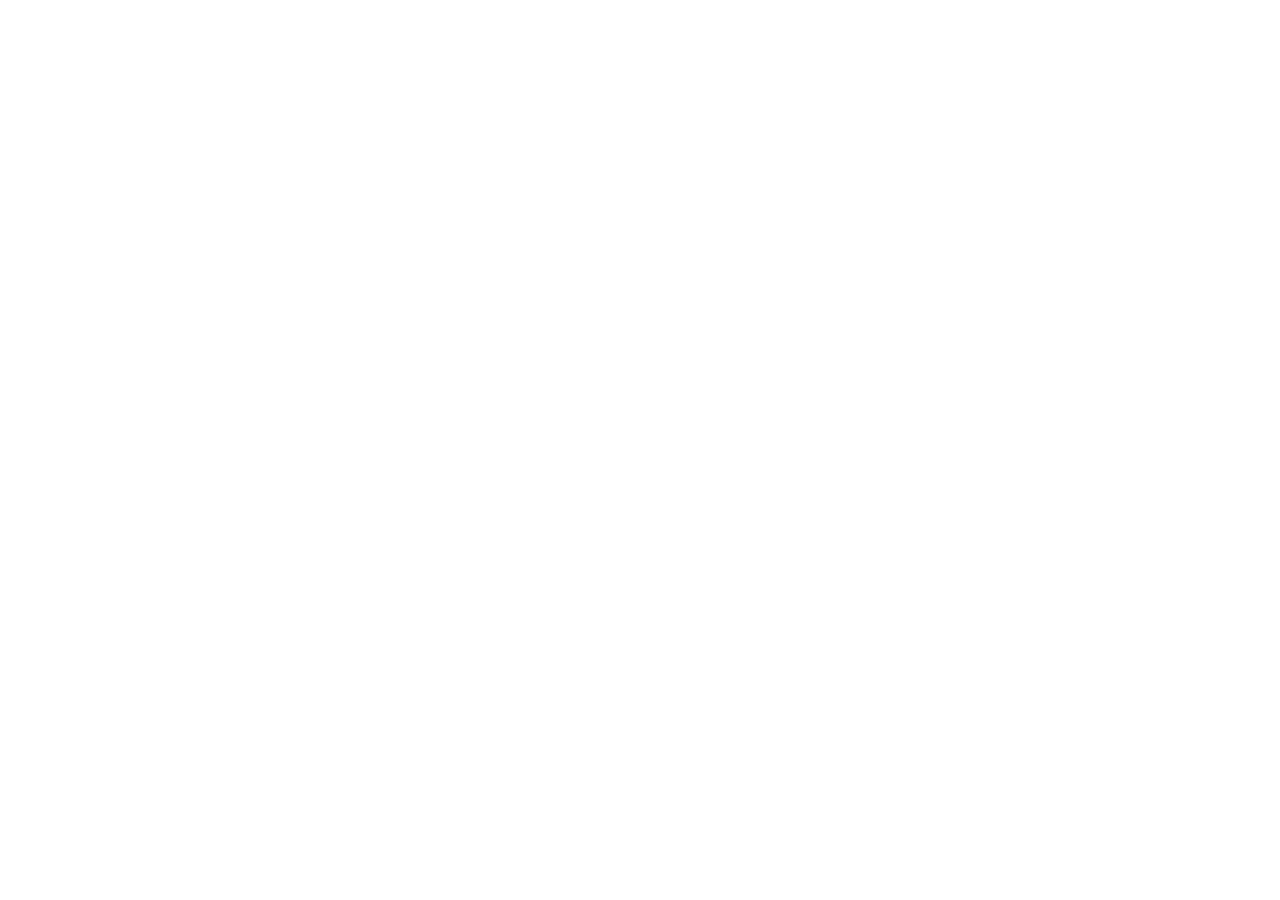
==== index.html @ 464a181b "head config" ====
<!doctype html>
<html lang="ro">
  <head>
    <meta charset="utf-8" />
    <meta name="viewport" content="width=device-width, initial-scale=1" />
    <meta
      name="description"
      content="Sezatoare Ramnicu Valcea este o comunitate de oameni care doresc sa duca mai departe traditia romaneasca prin promovarea iei si a portului popular romanesc."
    />
    <meta
      name="keywords"
      content="sezatoare, ramnicu valcea, traditie, ia, port popular romanesc"
    />
    <meta name="author" content="Sezatoare Ramnicu Valcea" />
    <title>Sezatoare Ramnicu Valcea</title>
    <link rel="preconnect" href="https://fonts.googleapis.com" />
    <link rel="preconnect" href="https://fonts.gstatic.com" crossorigin />
    <link
      href="https://fonts.googleapis.com/css2?family=DM+Sans:wght@400;500;600;700&family=Playfair+Display:ital,wght@0,500;0,600;0,700;1,500&display=swap"
      rel="stylesheet"
    />
    <link rel="stylesheet" href="styles.css" />

    <link rel="icon" href="favicon.ico" />
  </head>
  <body>
    <header class="site-header" id="top"></header>
  </body>
</html>
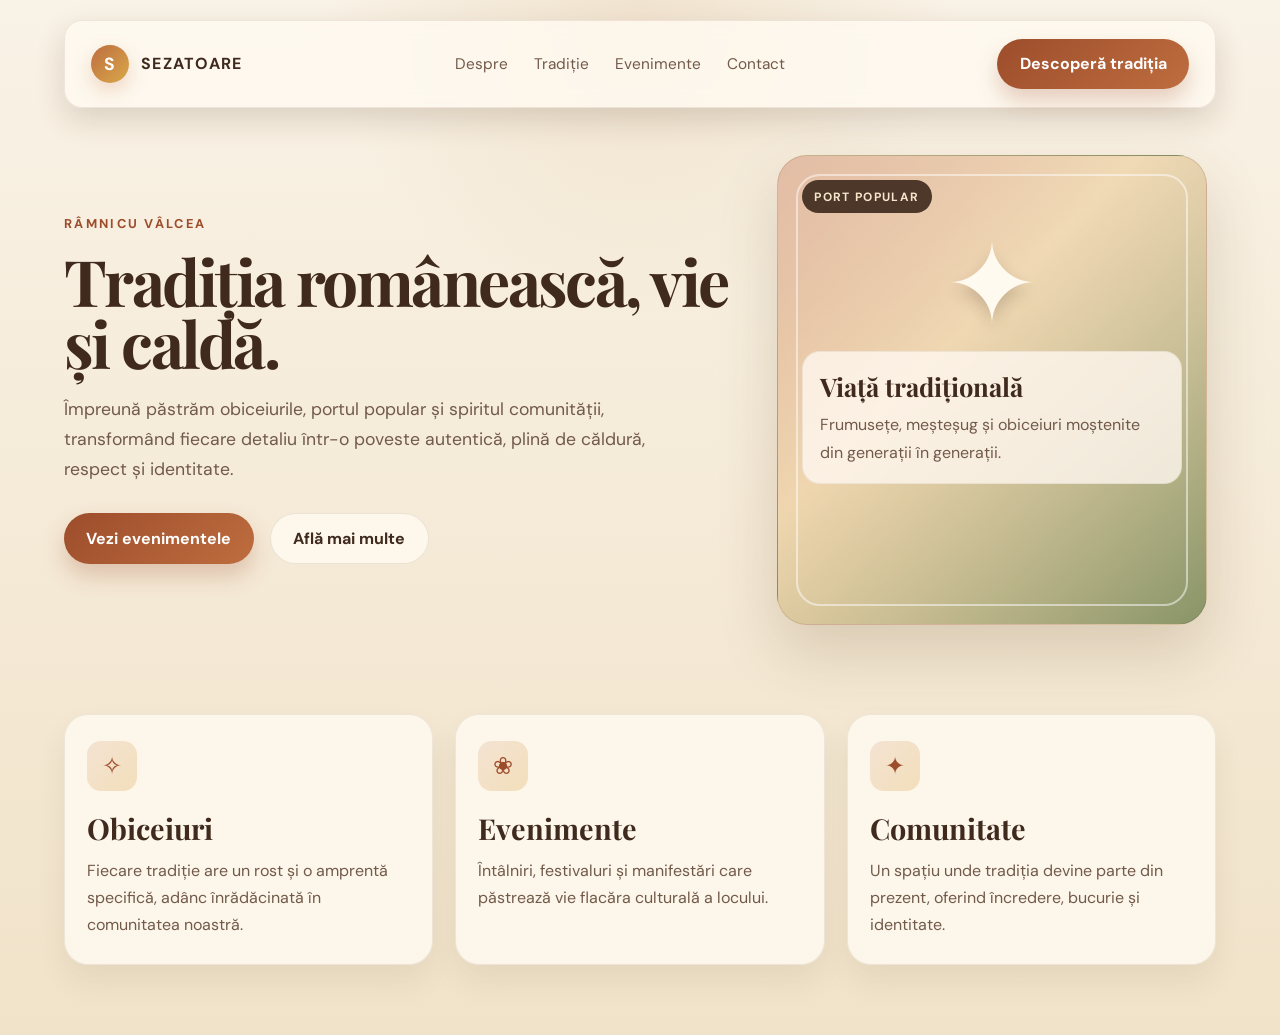
==== commit 007efa64: "style" ====
--- a/index.html
+++ b/index.html
@@ -19,11 +19,87 @@
       href="https://fonts.googleapis.com/css2?family=DM+Sans:wght@400;500;600;700&family=Playfair+Display:ital,wght@0,500;0,600;0,700;1,500&display=swap"
       rel="stylesheet"
     />
+    <link rel="icon" href="favicon.ico" />
     <link rel="stylesheet" href="styles.css" />
-
-    <link rel="icon" href="favicon.ico" />
   </head>
   <body>
-    <header class="site-header" id="top"></header>
+    <header class="site-header" id="top">
+      <nav class="topbar" aria-label="Navigare principală">
+        <div class="brand">
+          <span class="brand-mark">S</span>
+          <span>Sezatoare</span>
+        </div>
+        <div class="nav">
+          <a href="#despre">Despre</a>
+          <a href="#tradicie">Tradiție</a>
+          <a href="#evenimente">Evenimente</a>
+          <a href="#contact">Contact</a>
+        </div>
+        <a class="cta" href="#evenimente">Descoperă tradiția</a>
+      </nav>
+
+      <div class="hero" id="despre">
+        <div class="hero-copy">
+          <p class="eyebrow">Râmnicu Vâlcea</p>
+          <h1>Tradiția românească, vie și caldă.</h1>
+          <p>
+            Împreună păstrăm obiceiurile, portul popular și spiritul
+            comunității, transformând fiecare detaliu într-o poveste autentică,
+            plină de căldură, respect și identitate.
+          </p>
+          <div class="hero-actions">
+            <a class="cta" href="#evenimente">Vezi evenimentele</a>
+            <a class="cta secondary" href="#tradicie">Află mai multe</a>
+          </div>
+        </div>
+
+        <div class="hero-visual" aria-label="Ilustrație tradițională">
+          <div class="panel">
+            <div class="panel-inner">
+              <span class="badge">Port popular</span>
+              <div class="ornament" aria-hidden="true">
+                <div class="symbol">✦</div>
+              </div>
+              <div class="card-meta">
+                <h2>Viață tradițională</h2>
+                <p>
+                  Frumusețe, meșteșug și obiceiuri moștenite din generații în
+                  generații.
+                </p>
+              </div>
+            </div>
+          </div>
+        </div>
+      </div>
+    </header>
+
+    <main class="info-grid" id="tradicie">
+      <article class="info-card">
+        <div class="icon" aria-hidden="true">✧</div>
+        <h3>Obiceiuri</h3>
+        <p>
+          Fiecare tradiție are un rost și o amprentă specifică, adânc
+          înrădăcinată în comunitatea noastră.
+        </p>
+      </article>
+
+      <article class="info-card" id="evenimente">
+        <div class="icon" aria-hidden="true">❀</div>
+        <h3>Evenimente</h3>
+        <p>
+          Întâlniri, festivaluri și manifestări care păstrează vie flacăra
+          culturală a locului.
+        </p>
+      </article>
+
+      <article class="info-card" id="contact">
+        <div class="icon" aria-hidden="true">✦</div>
+        <h3>Comunitate</h3>
+        <p>
+          Un spațiu unde tradiția devine parte din prezent, oferind încredere,
+          bucurie și identitate.
+        </p>
+      </article>
+    </main>
   </body>
 </html>
--- a/styles.css
+++ b/styles.css
@@ -0,0 +1,322 @@
+:root {
+  --bg: #f8f0e3;
+  --bg-soft: #f4e3c7;
+  --panel: #fffaf2;
+  --sand: #d9b88a;
+  --terracotta: #be6d3f;
+  --brick: #9d4d2b;
+  --olive: #6c7d4f;
+  --deep-brown: #3f2a1d;
+  --gold: #d9a94a;
+  --text: #2d2018;
+  --muted: #725a4a;
+  --shadow: rgba(71, 42, 23, 0.16);
+}
+
+* {
+  box-sizing: border-box;
+}
+
+html {
+  scroll-behavior: smooth;
+}
+
+body {
+  margin: 0;
+  font-family: "DM Sans", sans-serif;
+  background:
+    radial-gradient(circle at top, rgba(217, 184, 138, 0.25), transparent 26%),
+    linear-gradient(180deg, #f9f2e6 0%, #f1e3c9 100%);
+  color: var(--text);
+}
+
+a {
+  color: inherit;
+  text-decoration: none;
+}
+
+.site-header {
+  max-width: 1200px;
+  margin: 0 auto;
+  padding: 20px 24px 48px;
+}
+
+.topbar {
+  display: flex;
+  justify-content: space-between;
+  align-items: center;
+  background: rgba(255, 250, 242, 0.8);
+  border: 1px solid rgba(123, 82, 52, 0.12);
+  box-shadow: 0 12px 30px var(--shadow);
+  backdrop-filter: blur(8px);
+  border-radius: 18px;
+  padding: 18px 26px;
+}
+
+.brand {
+  display: flex;
+  align-items: center;
+  gap: 12px;
+  font-weight: 700;
+  letter-spacing: 0.08em;
+  text-transform: uppercase;
+  color: var(--deep-brown);
+}
+
+.brand-mark {
+  width: 38px;
+  height: 38px;
+  border-radius: 50%;
+  display: grid;
+  place-items: center;
+  background: linear-gradient(135deg, var(--terracotta), var(--gold));
+  color: #fff;
+  font-size: 1.1rem;
+  box-shadow: 0 8px 20px rgba(190, 109, 63, 0.25);
+}
+
+.nav {
+  display: flex;
+  align-items: center;
+  gap: 26px;
+  color: var(--muted);
+  font-size: 0.96rem;
+}
+
+.nav a {
+  position: relative;
+}
+
+.nav a::after {
+  content: "";
+  position: absolute;
+  left: 0;
+  bottom: -6px;
+  width: 100%;
+  height: 2px;
+  background: var(--terracotta);
+  transform: scaleX(0);
+  transform-origin: left;
+  transition: transform 0.2s ease;
+}
+
+.nav a:hover::after,
+.nav a:focus-visible::after {
+  transform: scaleX(1);
+}
+
+.cta {
+  display: inline-flex;
+  align-items: center;
+  justify-content: center;
+  padding: 0.9rem 1.4rem;
+  border-radius: 999px;
+  font-weight: 700;
+  background: linear-gradient(135deg, var(--brick), var(--terracotta));
+  color: #fff;
+  box-shadow: 0 12px 22px rgba(157, 77, 43, 0.25);
+}
+
+.hero {
+  display: grid;
+  grid-template-columns: 1.2fr 0.8fr;
+  gap: 30px;
+  align-items: center;
+  padding-top: 42px;
+}
+
+.eyebrow {
+  margin: 0 0 18px;
+  color: var(--brick);
+  font-weight: 700;
+  letter-spacing: 0.18em;
+  text-transform: uppercase;
+  font-size: 0.8rem;
+}
+
+h1 {
+  margin: 0;
+  font-family: "Playfair Display", serif;
+  font-size: clamp(2.8rem, 5vw, 5rem);
+  line-height: 0.96;
+  letter-spacing: -0.04em;
+  color: var(--deep-brown);
+}
+
+.hero-copy p:not(.eyebrow) {
+  font-size: 1.1rem;
+  line-height: 1.7;
+  color: var(--muted);
+  max-width: 620px;
+  margin: 22px 0 28px;
+}
+
+.hero-actions {
+  display: flex;
+  flex-wrap: wrap;
+  gap: 16px;
+}
+
+.secondary {
+  background: rgba(255, 250, 242, 0.8);
+  color: var(--deep-brown);
+  border: 1px solid rgba(111, 77, 49, 0.12);
+  box-shadow: none;
+}
+
+.hero-visual {
+  position: relative;
+  min-height: 480px;
+  display: grid;
+  place-items: center;
+}
+
+.panel {
+  width: min(100%, 430px);
+  min-height: 470px;
+  background:
+    linear-gradient(
+      145deg,
+      rgba(255, 255, 255, 0.5),
+      rgba(255, 255, 255, 0.08)
+    ),
+    linear-gradient(135deg, #c77b4d, #e8c48c 40%, #7d8b5a 100%);
+  border-radius: 30px;
+  box-shadow: 0 28px 60px rgba(92, 60, 30, 0.18);
+  padding: 24px;
+  position: relative;
+  overflow: hidden;
+  border: 1px solid rgba(90, 62, 34, 0.15);
+}
+
+.panel::before {
+  content: "";
+  position: absolute;
+  inset: 18px;
+  border: 2px solid rgba(255, 255, 255, 0.5);
+  border-radius: 24px;
+}
+
+.panel-inner {
+  position: relative;
+  z-index: 1;
+  height: 100%;
+  display: flex;
+  flex-direction: column;
+  justify-content: space-between;
+}
+
+.badge {
+  align-self: flex-start;
+  background: rgba(60, 41, 28, 0.9);
+  color: #f6e4cb;
+  padding: 0.55rem 0.8rem;
+  border-radius: 999px;
+  font-size: 0.75rem;
+  letter-spacing: 0.11em;
+  text-transform: uppercase;
+  font-weight: 700;
+}
+
+.ornament {
+  display: grid;
+  place-items: center;
+  flex: 1;
+  margin: 8px 0 18px;
+  color: #fffaf0;
+}
+
+.ornament .symbol {
+  font-family: "Playfair Display", serif;
+  font-size: clamp(5rem, 10vw, 7rem);
+  line-height: 1;
+  text-shadow: 0 8px 16px rgba(40, 23, 12, 0.2);
+}
+
+.card-meta {
+  background: rgba(255, 248, 240, 0.8);
+  border-radius: 18px;
+  padding: 18px;
+  color: var(--deep-brown);
+  box-shadow: inset 0 0 0 1px rgba(88, 61, 44, 0.08);
+}
+
+.card-meta h2 {
+  margin: 0 0 8px;
+  font-family: "Playfair Display", serif;
+  font-size: clamp(1.5rem, 2vw, 2rem);
+}
+
+.card-meta p {
+  margin: 0;
+  line-height: 1.7;
+  color: var(--muted);
+}
+
+.info-grid {
+  max-width: 1200px;
+  margin: 36px auto 0;
+  padding: 0 24px 70px;
+  display: grid;
+  grid-template-columns: repeat(3, minmax(0, 1fr));
+  gap: 22px;
+}
+
+.info-card {
+  background: rgba(255, 250, 242, 0.8);
+  border: 1px solid rgba(123, 82, 52, 0.1);
+  border-radius: 24px;
+  padding: 26px 22px;
+  box-shadow: 0 16px 30px rgba(80, 49, 31, 0.08);
+}
+
+.info-card .icon {
+  width: 50px;
+  height: 50px;
+  border-radius: 14px;
+  display: grid;
+  place-items: center;
+  margin-bottom: 18px;
+  background: linear-gradient(
+    135deg,
+    rgba(190, 109, 63, 0.14),
+    rgba(217, 169, 74, 0.3)
+  );
+  color: var(--brick);
+  font-size: 1.5rem;
+}
+
+.info-card h3 {
+  margin: 0 0 10px;
+  font-family: "Playfair Display", serif;
+  font-size: 1.8rem;
+  color: var(--deep-brown);
+}
+
+.info-card p {
+  margin: 0;
+  color: var(--muted);
+  line-height: 1.7;
+}
+
+@media (max-width: 820px) {
+  .topbar {
+    flex-wrap: wrap;
+    gap: 16px;
+    justify-content: center;
+  }
+
+  .nav {
+    width: 100%;
+    justify-content: center;
+    flex-wrap: wrap;
+  }
+
+  .hero {
+    grid-template-columns: 1fr;
+  }
+
+  .info-grid {
+    grid-template-columns: 1fr;
+  }
+}
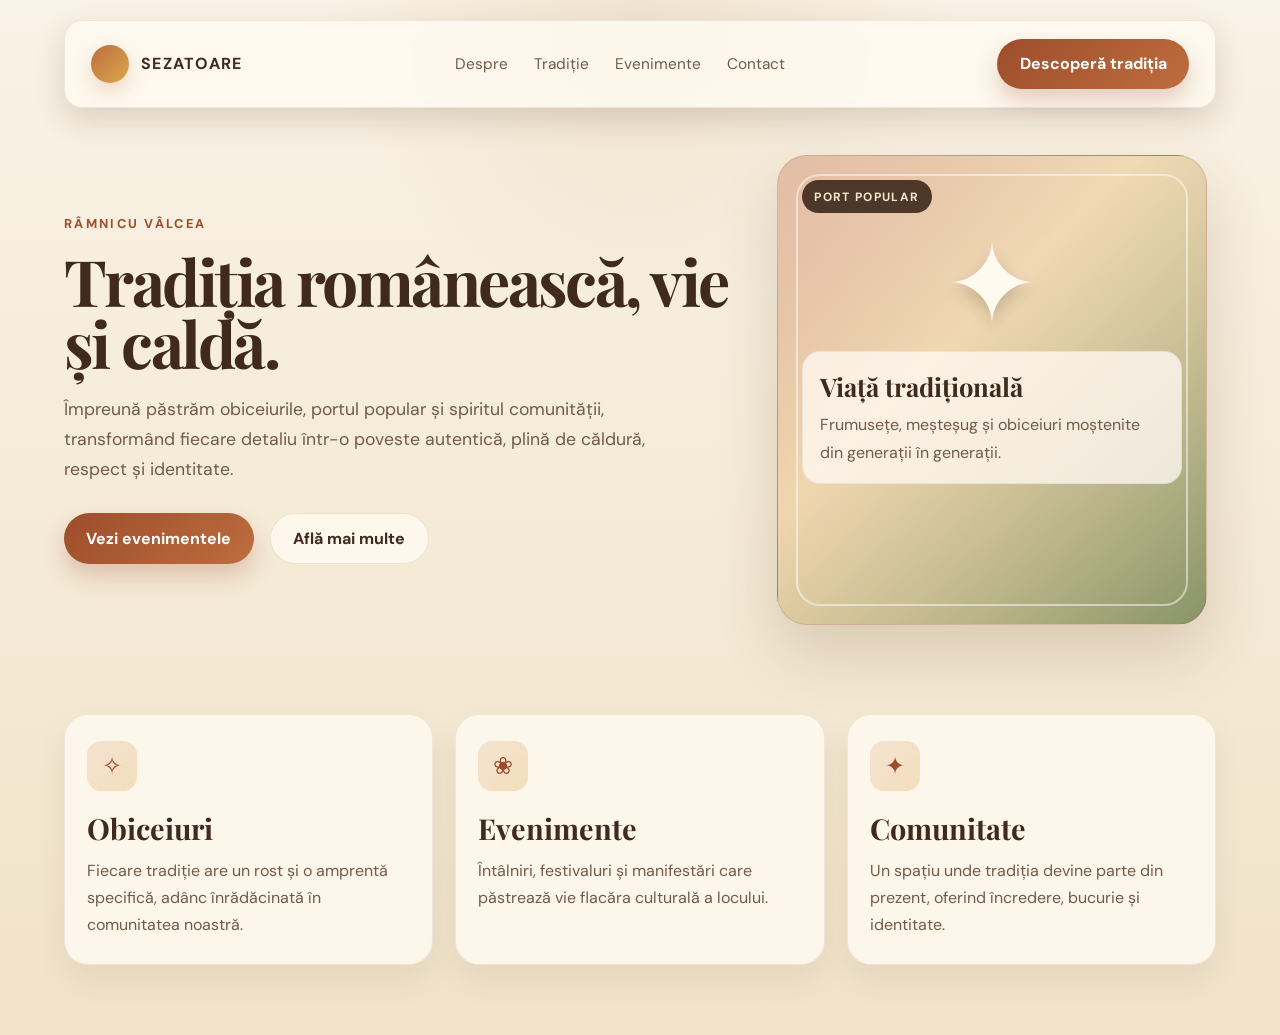
==== commit 851443ba: ".." ====
--- a/index.html
+++ b/index.html
@@ -26,7 +26,9 @@
     <header class="site-header" id="top">
       <nav class="topbar" aria-label="Navigare principală">
         <div class="brand">
-          <span class="brand-mark">S</span>
+          <a href="index.html"
+            ><span class="brand-mark"><img src="" alt="" /></span
+          ></a>
           <span>Sezatoare</span>
         </div>
         <div class="nav">
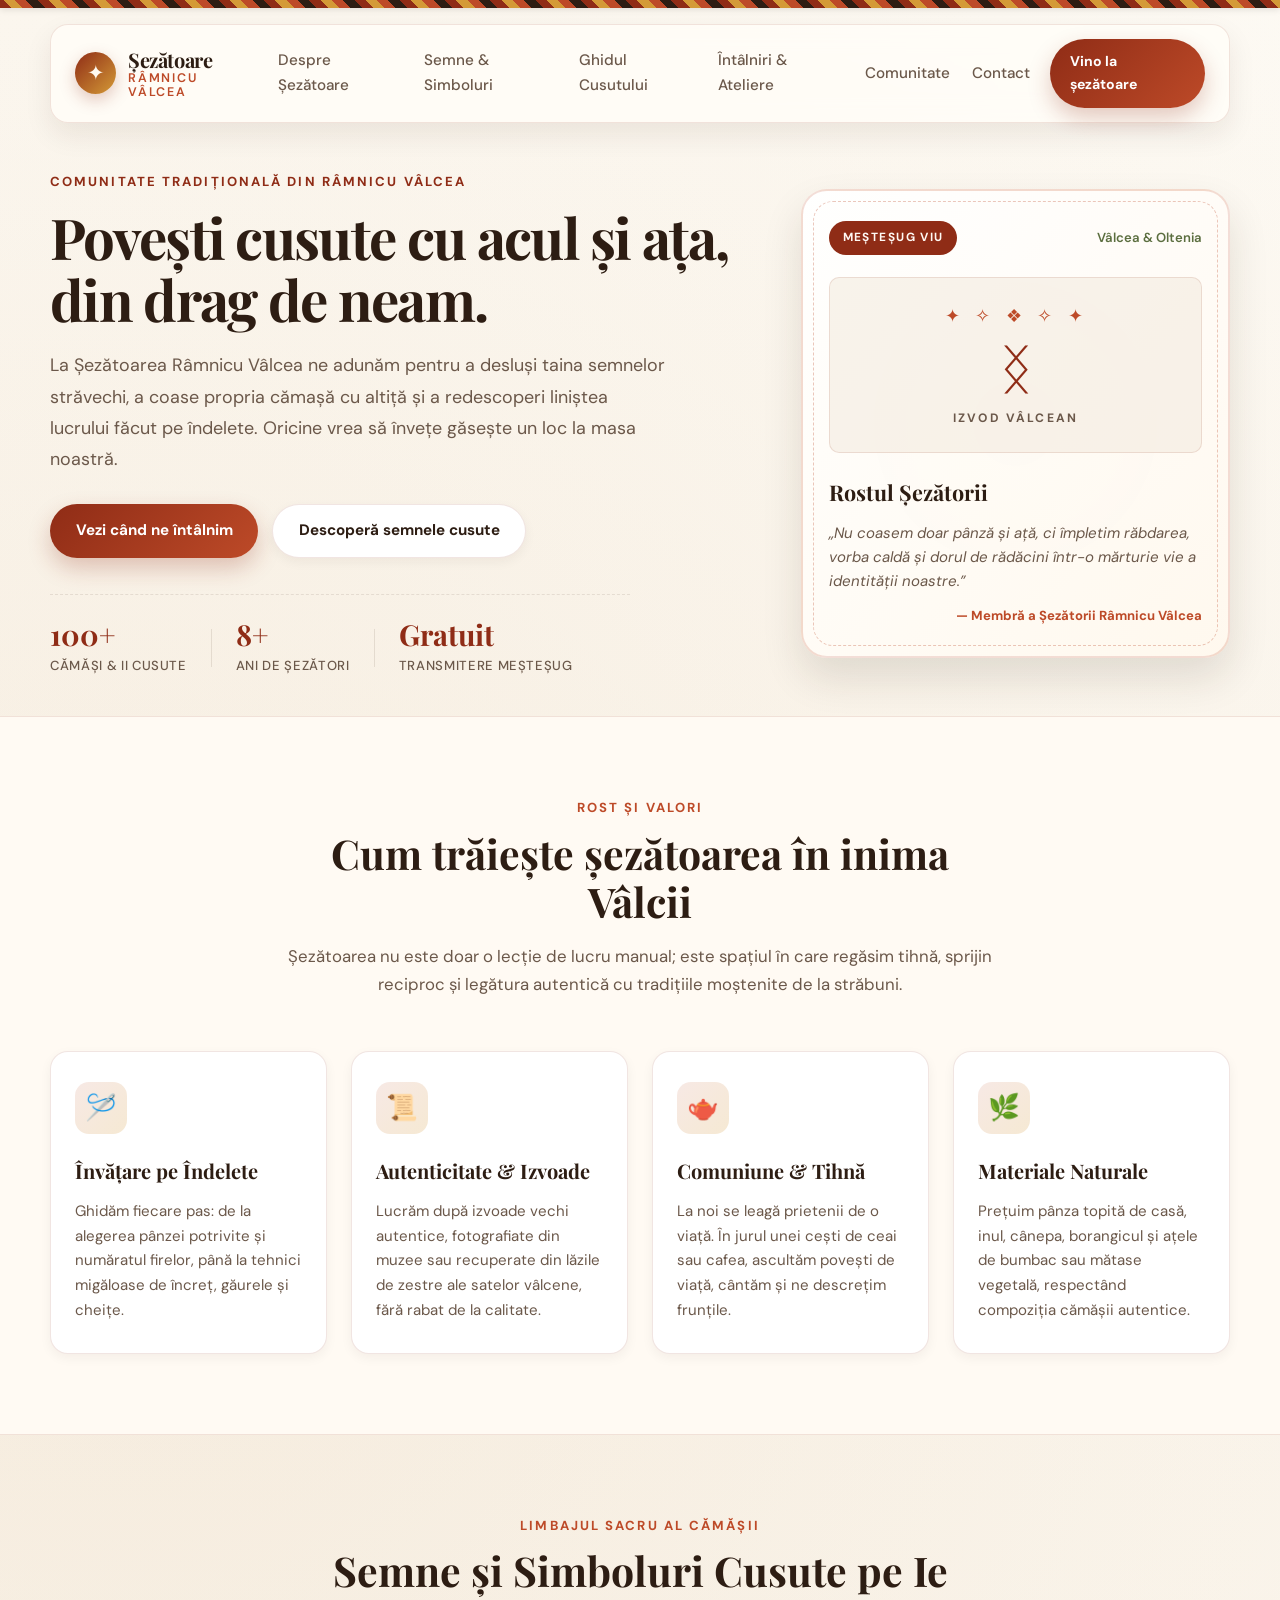
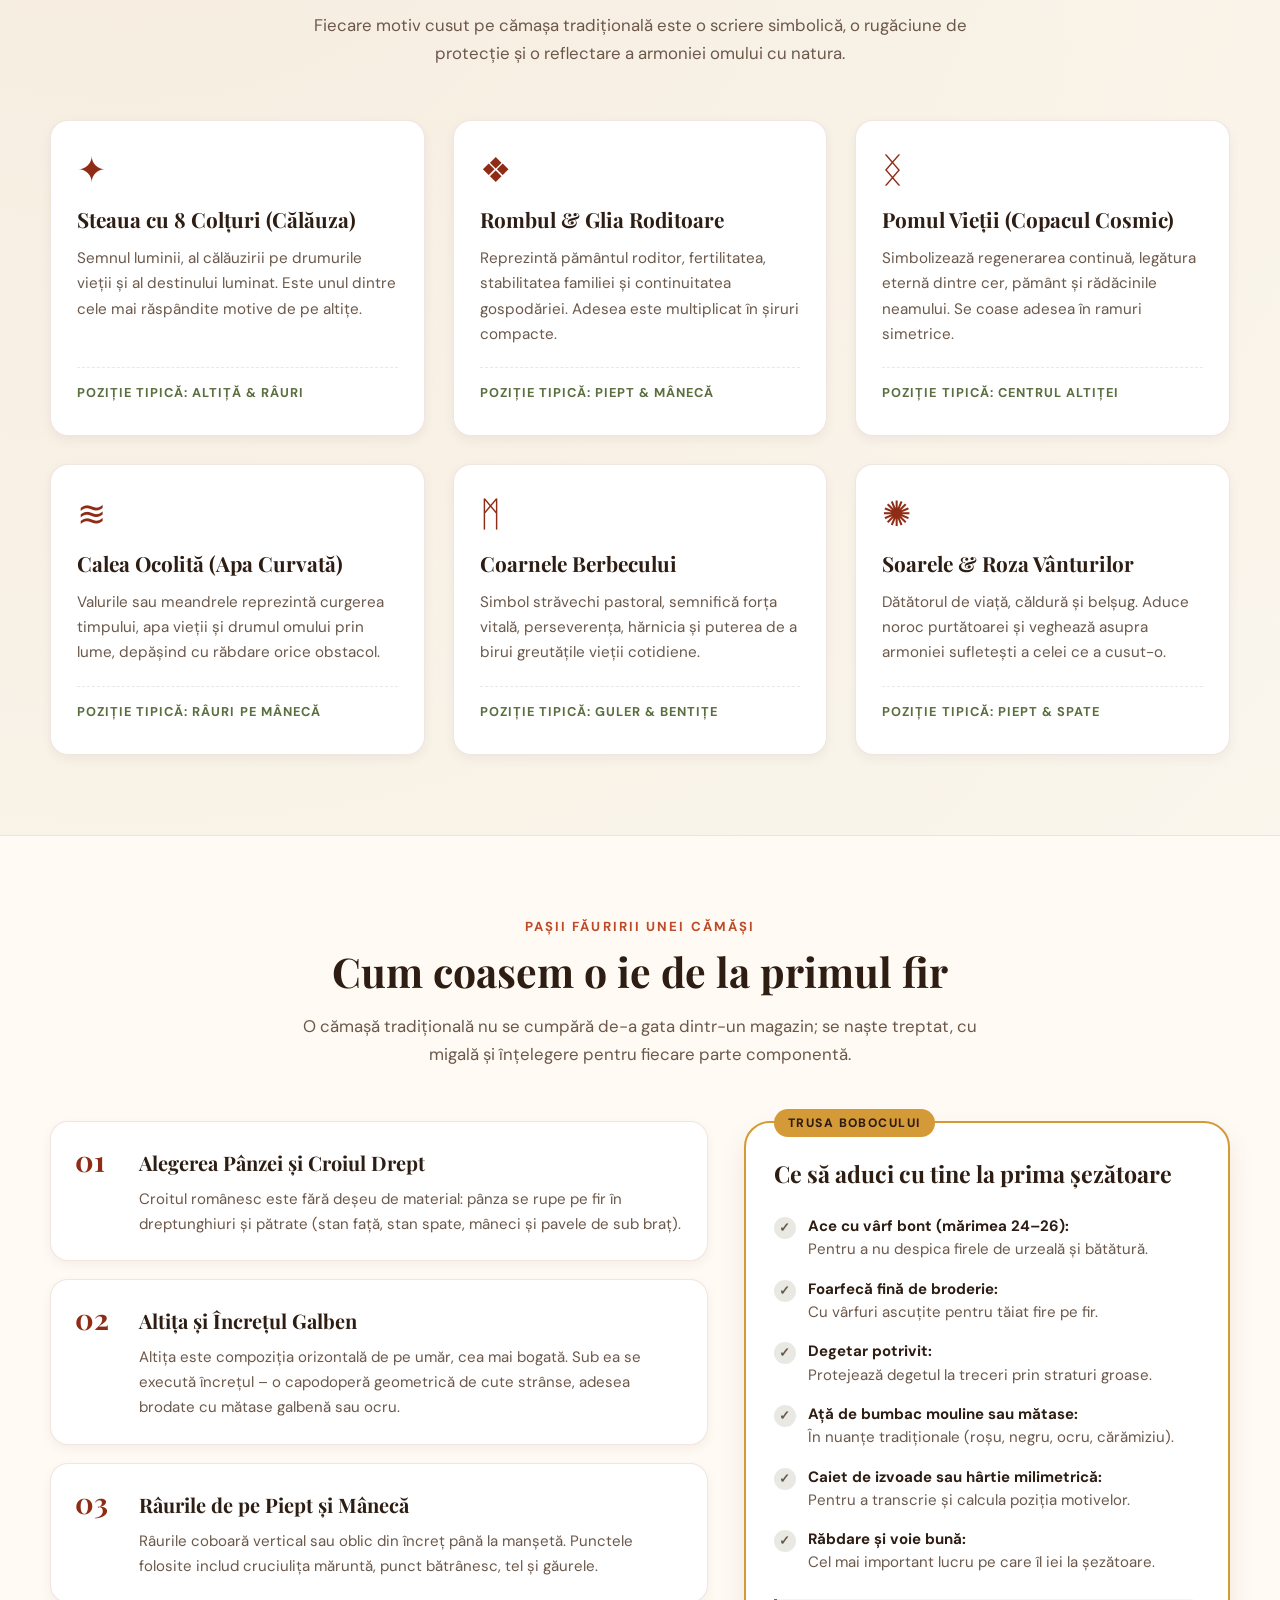
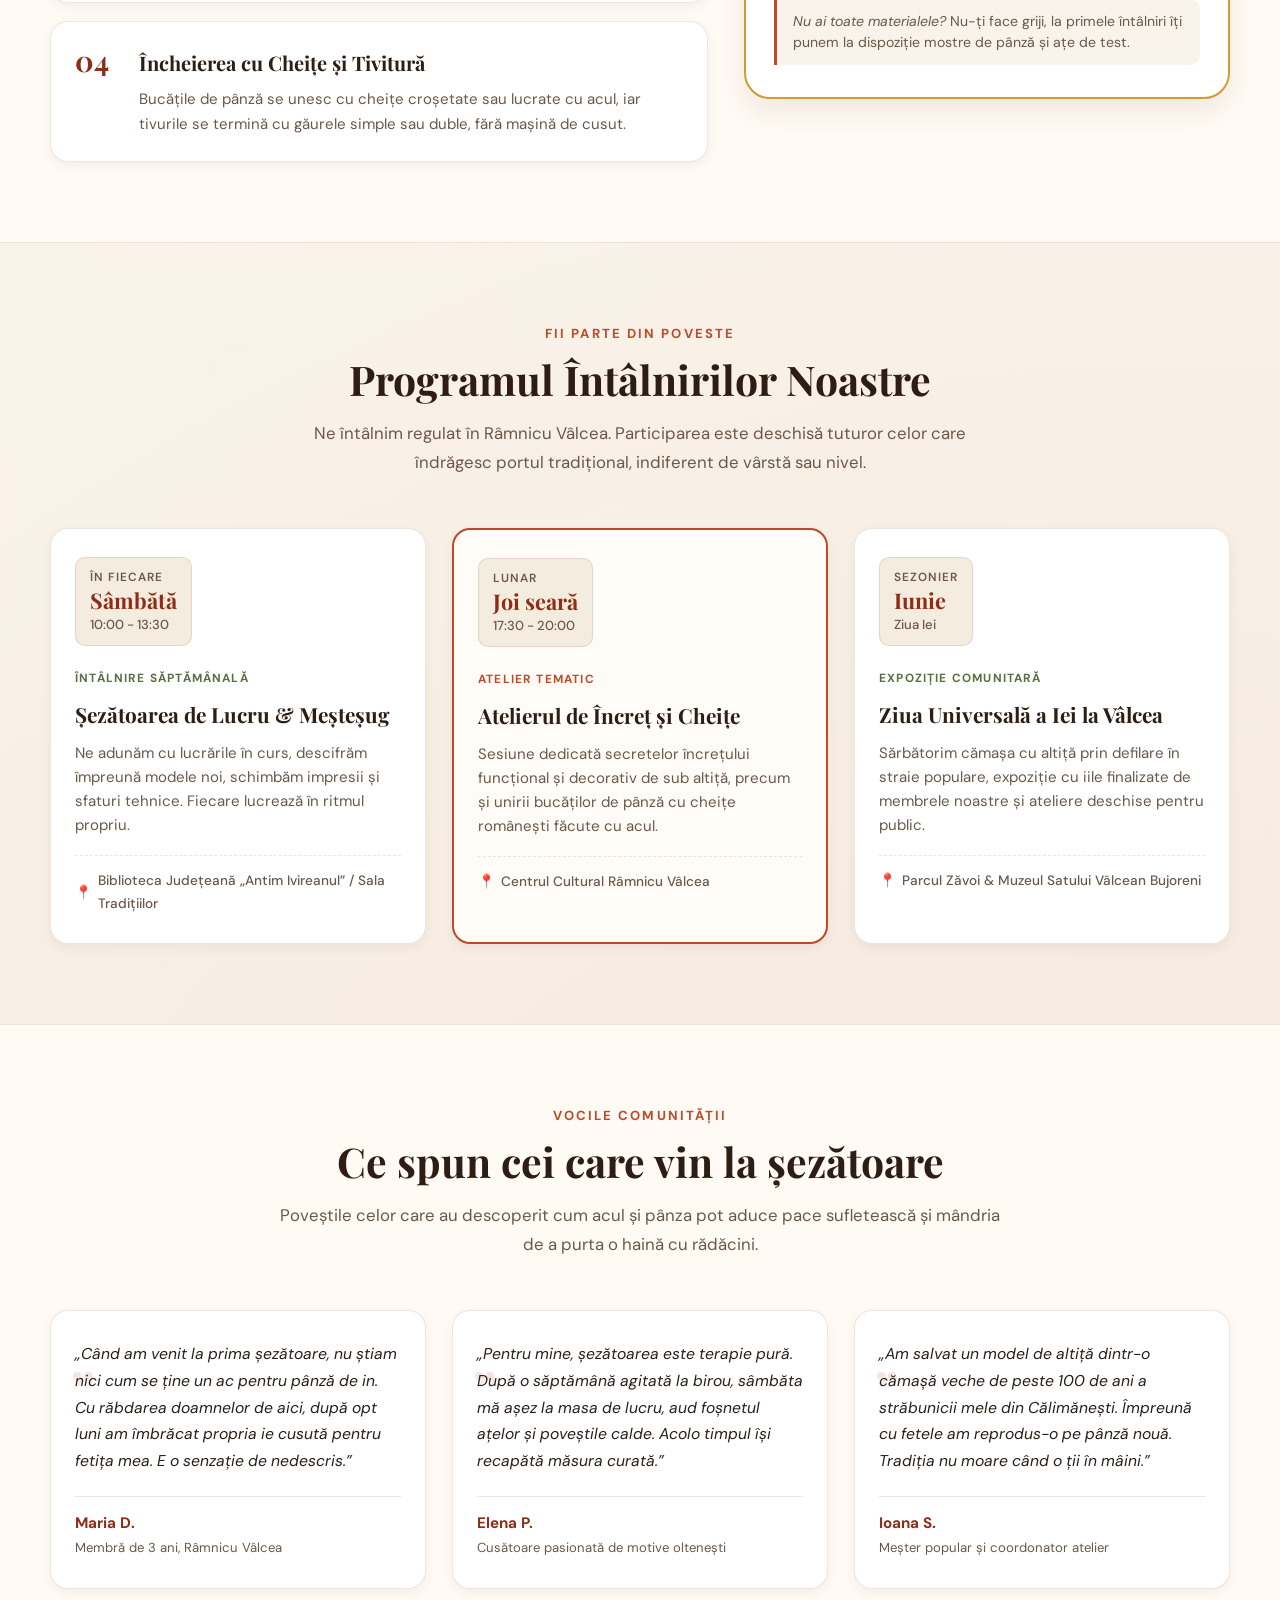
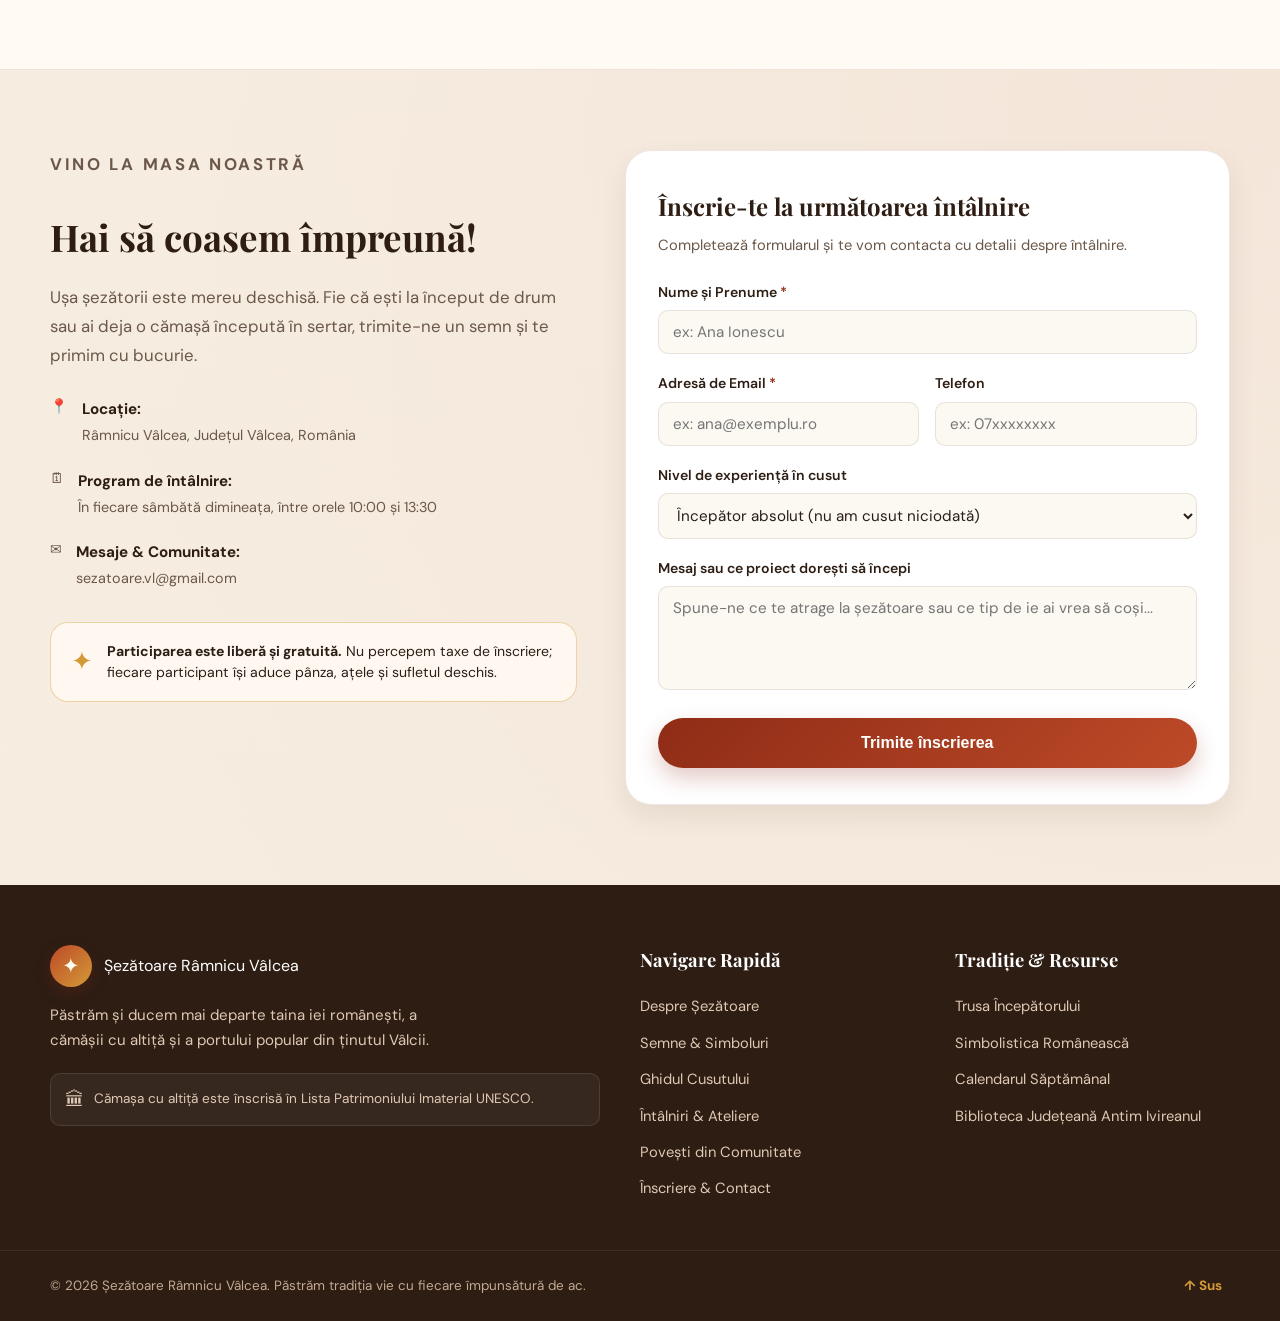
==== commit 20537343: "Actualizare structură completă pentru Șezătoare Râmnicu Vâlcea (fără imagini externe, secțiuni seman" ====
--- a/index.html
+++ b/index.html
@@ -1,107 +1,661 @@
-<!doctype html>
-<html lang="ro">
-  <head>
-    <meta charset="utf-8" />
-    <meta name="viewport" content="width=device-width, initial-scale=1" />
-    <meta
-      name="description"
-      content="Sezatoare Ramnicu Valcea este o comunitate de oameni care doresc sa duca mai departe traditia romaneasca prin promovarea iei si a portului popular romanesc."
-    />
-    <meta
-      name="keywords"
-      content="sezatoare, ramnicu valcea, traditie, ia, port popular romanesc"
-    />
-    <meta name="author" content="Sezatoare Ramnicu Valcea" />
-    <title>Sezatoare Ramnicu Valcea</title>
-    <link rel="preconnect" href="https://fonts.googleapis.com" />
-    <link rel="preconnect" href="https://fonts.gstatic.com" crossorigin />
-    <link
-      href="https://fonts.googleapis.com/css2?family=DM+Sans:wght@400;500;600;700&family=Playfair+Display:ital,wght@0,500;0,600;0,700;1,500&display=swap"
-      rel="stylesheet"
-    />
-    <link rel="icon" href="favicon.ico" />
-    <link rel="stylesheet" href="styles.css" />
-  </head>
-  <body>
-    <header class="site-header" id="top">
-      <nav class="topbar" aria-label="Navigare principală">
-        <div class="brand">
-          <a href="index.html"
-            ><span class="brand-mark"><img src="" alt="" /></span
-          ></a>
-          <span>Sezatoare</span>
-        </div>
-        <div class="nav">
-          <a href="#despre">Despre</a>
-          <a href="#tradicie">Tradiție</a>
-          <a href="#evenimente">Evenimente</a>
-          <a href="#contact">Contact</a>
-        </div>
-        <a class="cta" href="#evenimente">Descoperă tradiția</a>
-      </nav>
-
-      <div class="hero" id="despre">
-        <div class="hero-copy">
-          <p class="eyebrow">Râmnicu Vâlcea</p>
-          <h1>Tradiția românească, vie și caldă.</h1>
-          <p>
-            Împreună păstrăm obiceiurile, portul popular și spiritul
-            comunității, transformând fiecare detaliu într-o poveste autentică,
-            plină de căldură, respect și identitate.
-          </p>
-          <div class="hero-actions">
-            <a class="cta" href="#evenimente">Vezi evenimentele</a>
-            <a class="cta secondary" href="#tradicie">Află mai multe</a>
-          </div>
-        </div>
-
-        <div class="hero-visual" aria-label="Ilustrație tradițională">
-          <div class="panel">
-            <div class="panel-inner">
-              <span class="badge">Port popular</span>
-              <div class="ornament" aria-hidden="true">
-                <div class="symbol">✦</div>
-              </div>
-              <div class="card-meta">
-                <h2>Viață tradițională</h2>
-                <p>
-                  Frumusețe, meșteșug și obiceiuri moștenite din generații în
-                  generații.
-                </p>
-              </div>
-            </div>
-          </div>
-        </div>
-      </div>
-    </header>
-
-    <main class="info-grid" id="tradicie">
-      <article class="info-card">
-        <div class="icon" aria-hidden="true">✧</div>
-        <h3>Obiceiuri</h3>
-        <p>
-          Fiecare tradiție are un rost și o amprentă specifică, adânc
-          înrădăcinată în comunitatea noastră.
-        </p>
-      </article>
-
-      <article class="info-card" id="evenimente">
-        <div class="icon" aria-hidden="true">❀</div>
-        <h3>Evenimente</h3>
-        <p>
-          Întâlniri, festivaluri și manifestări care păstrează vie flacăra
-          culturală a locului.
-        </p>
-      </article>
-
-      <article class="info-card" id="contact">
-        <div class="icon" aria-hidden="true">✦</div>
-        <h3>Comunitate</h3>
-        <p>
-          Un spațiu unde tradiția devine parte din prezent, oferind încredere,
-          bucurie și identitate.
-        </p>
-      </article>
-    </main>
-  </body>
-</html>
+<!doctype html>
+<html lang="ro">
+  <head>
+    <meta charset="utf-8" />
+    <meta name="viewport" content="width=device-width, initial-scale=1" />
+    <meta
+      name="description"
+      content="Șezătoare Râmnicu Vâlcea - Comunitate dedicată păstrării și transmiterii meșteșugului cusutului iei, descifrării motivelor tradiționale și reînvierii șezătorilor autentice românești."
+    />
+    <meta
+      name="keywords"
+      content="sezatoare, ramnicu valcea, ie romaneasca, camasa cu altita, motive traditionale, port popular, cusaturi manuale, patrimoniu unesco"
+    />
+    <meta name="author" content="Șezătoare Râmnicu Vâlcea" />
+    <title>Șezătoare Râmnicu Vâlcea | Meșteșug, Povești și Tradiție Vie</title>
+    <link rel="preconnect" href="https://fonts.googleapis.com" />
+    <link rel="preconnect" href="https://fonts.gstatic.com" crossorigin />
+    <link
+      href="https://fonts.googleapis.com/css2?family=DM+Sans:ital,wght@0,400;0,500;0,600;0,700;1,400&family=Playfair+Display:ital,wght@0,500;0,600;0,700;1,500;1,600&display=swap"
+      rel="stylesheet"
+    />
+    <link rel="stylesheet" href="styles.css" />
+  </head>
+  <body>
+    <!-- Bandă decorativă tradițională de sus -->
+    <div class="traditional-border-top" aria-hidden="true"></div>
+
+    <!-- Antet și Meniu Principal -->
+    <header class="site-header" id="top">
+      <nav class="topbar" aria-label="Navigare principală">
+        <a href="#top" class="brand" aria-label="Șezătoare Râmnicu Vâlcea Acasă">
+          <span class="brand-mark" aria-hidden="true">✦</span>
+          <span class="brand-text">
+            <strong>Șezătoare</strong>
+            <small>Râmnicu Vâlcea</small>
+          </span>
+        </a>
+
+        <div class="nav" id="main-nav">
+          <a href="#despre">Despre Șezătoare</a>
+          <a href="#traditie">Semne & Simboluri</a>
+          <a href="#mestesug">Ghidul Cusutului</a>
+          <a href="#evenimente">Întâlniri & Ateliere</a>
+          <a href="#comunitate">Comunitate</a>
+          <a href="#contact">Contact</a>
+        </div>
+
+        <a class="cta cta-header" href="#contact">Vino la șezătoare</a>
+      </nav>
+
+      <!-- Zona Hero -->
+      <section class="hero" id="despre" aria-labelledby="hero-title">
+        <div class="hero-copy">
+          <p class="eyebrow">Comunitate tradițională din Râmnicu Vâlcea</p>
+          <h1 id="hero-title">Povești cusute cu acul și ața, din drag de neam.</h1>
+          <p class="hero-lead">
+            La Șezătoarea Râmnicu Vâlcea ne adunăm pentru a desluși taina semnelor
+            străvechi, a coase propria cămașă cu altiță și a redescoperi liniștea
+            lucrului făcut pe îndelete. Oricine vrea să învețe găsește un loc la
+            masa noastră.
+          </p>
+
+          <div class="hero-actions">
+            <a class="cta" href="#evenimente">Vezi când ne întâlnim</a>
+            <a class="cta secondary" href="#traditie">Descoperă semnele cusute</a>
+          </div>
+
+          <!-- Indicatori rapizi ai comunității -->
+          <div class="hero-stats">
+            <div class="stat-item">
+              <span class="stat-number">100+</span>
+              <span class="stat-label">Cămăși & ii cusute</span>
+            </div>
+            <div class="stat-divider" aria-hidden="true"></div>
+            <div class="stat-item">
+              <span class="stat-number">8+</span>
+              <span class="stat-label">Ani de șezători</span>
+            </div>
+            <div class="stat-divider" aria-hidden="true"></div>
+            <div class="stat-item">
+              <span class="stat-number">Gratuit</span>
+              <span class="stat-label">Transmitere meșteșug</span>
+            </div>
+          </div>
+        </div>
+
+        <!-- Panou decorativ Hero: Element tradițional stilizat fără fotografii -->
+        <aside class="hero-visual" aria-label="Carte de vizită tradițională">
+          <div class="panel">
+            <div class="panel-inner">
+              <div class="panel-header">
+                <span class="badge">Meșteșug Viu</span>
+                <span class="panel-tag">Vâlcea & Oltenia</span>
+              </div>
+
+              <div class="ornament-pattern" aria-hidden="true">
+                <div class="stitch-row">
+                  <span>✦</span><span>✧</span><span>❖</span><span>✧</span><span>✦</span>
+                </div>
+                <div class="stitch-symbol">ᛝ</div>
+                <div class="stitch-caption">Izvod Vâlcean</div>
+              </div>
+
+              <div class="card-meta">
+                <h2>Rostul Șezătorii</h2>
+                <p>
+                  „Nu coasem doar pânză și ață, ci împletim răbdarea, vorba caldă
+                  și dorul de rădăcini într-o mărturie vie a identității noastre.”
+                </p>
+                <div class="quote-author">— Membră a Șezătorii Râmnicu Vâlcea</div>
+              </div>
+            </div>
+          </div>
+        </aside>
+      </section>
+    </header>
+
+    <main id="continut-principal">
+      <!-- Secțiunea: Ce înseamnă o șezătoare la noi -->
+      <section class="section section-pillars" aria-labelledby="pillars-title">
+        <div class="container">
+          <div class="section-intro">
+            <p class="section-eyebrow">Rost și Valori</p>
+            <h2 id="pillars-title">Cum trăiește șezătoarea în inima Vâlcii</h2>
+            <p class="section-desc">
+              Șezătoarea nu este doar o lecție de lucru manual; este spațiul în
+              care regăsim tihnă, sprijin reciproc și legătura autentică cu tradițiile
+              moștenite de la străbuni.
+            </p>
+          </div>
+
+          <div class="pillars-grid">
+            <article class="pillar-card">
+              <div class="pillar-icon" aria-hidden="true">🪡</div>
+              <h3>Învățare pe Îndelete</h3>
+              <p>
+                Ghidăm fiecare pas: de la alegerea pânzei potrivite și număratul
+                firelor, până la tehnici migăloase de încreț, găurele și cheițe.
+              </p>
+            </article>
+
+            <article class="pillar-card">
+              <div class="pillar-icon" aria-hidden="true">📜</div>
+              <h3>Autenticitate & Izvoade</h3>
+              <p>
+                Lucrăm după izvoade vechi autentice, fotografiate din muzee sau
+                recuperate din lăzile de zestre ale satelor vâlcene, fără rabat de la calitate.
+              </p>
+            </article>
+
+            <article class="pillar-card">
+              <div class="pillar-icon" aria-hidden="true">🫖</div>
+              <h3>Comuniune & Tihnă</h3>
+              <p>
+                La noi se leagă prietenii de o viață. În jurul unei cești de ceai
+                sau cafea, ascultăm povești de viață, cântăm și ne descrețim frunțile.
+              </p>
+            </article>
+
+            <article class="pillar-card">
+              <div class="pillar-icon" aria-hidden="true">🌿</div>
+              <h3>Materiale Naturale</h3>
+              <p>
+                Prețuim pânza topită de casă, inul, cânepa, borangicul și ațele de
+                bumbac sau mătase vegetală, respectând compoziția cămășii autentice.
+              </p>
+            </article>
+          </div>
+        </div>
+      </section>
+
+      <!-- Secțiunea: Tradiție & Dicționarul Semnelor Cusute -->
+      <section class="section section-tradition" id="traditie" aria-labelledby="tradition-title">
+        <div class="container">
+          <div class="section-intro">
+            <p class="section-eyebrow">Limbajul Sacru al Cămășii</p>
+            <h2 id="tradition-title">Semne și Simboluri Cusute pe Ie</h2>
+            <p class="section-desc">
+              Fiecare motiv cusut pe cămașa tradițională este o scriere simbolică,
+              o rugăciune de protecție și o reflectare a armoniei omului cu natura.
+            </p>
+          </div>
+
+          <div class="symbols-grid">
+            <article class="symbol-card">
+              <div class="symbol-glyph" aria-hidden="true">✦</div>
+              <h3>Steaua cu 8 Colțuri (Călăuza)</h3>
+              <p>
+                Semnul luminii, al călăuzirii pe drumurile vieții și al destinului
+                luminat. Este unul dintre cele mai răspândite motive de pe altițe.
+              </p>
+              <div class="symbol-meta">Poziție tipică: Altiță & Râuri</div>
+            </article>
+
+            <article class="symbol-card">
+              <div class="symbol-glyph" aria-hidden="true">❖</div>
+              <h3>Rombul & Glia Roditoare</h3>
+              <p>
+                Reprezintă pământul roditor, fertilitatea, stabilitatea familiei
+                și continuitatea gospodăriei. Adesea este multiplicat în șiruri compacte.
+              </p>
+              <div class="symbol-meta">Poziție tipică: Piept & Mânecă</div>
+            </article>
+
+            <article class="symbol-card">
+              <div class="symbol-glyph" aria-hidden="true">ᛝ</div>
+              <h3>Pomul Vieții (Copacul Cosmic)</h3>
+              <p>
+                Simbolizează regenerarea continuă, legătura eternă dintre cer, pământ
+                și rădăcinile neamului. Se coase adesea în ramuri simetrice.
+              </p>
+              <div class="symbol-meta">Poziție tipică: Centrul altiței</div>
+            </article>
+
+            <article class="symbol-card">
+              <div class="symbol-glyph" aria-hidden="true">≋</div>
+              <h3>Calea Ocolită (Apa Curvată)</h3>
+              <p>
+                Valurile sau meandrele reprezintă curgerea timpului, apa vieții și
+                drumul omului prin lume, depășind cu răbdare orice obstacol.
+              </p>
+              <div class="symbol-meta">Poziție tipică: Râuri pe mânecă</div>
+            </article>
+
+            <article class="symbol-card">
+              <div class="symbol-glyph" aria-hidden="true">ᛗ</div>
+              <h3>Coarnele Berbecului</h3>
+              <p>
+                Simbol străvechi pastoral, semnifică forța vitală, perseverența,
+                hărnicia și puterea de a birui greutățile vieții cotidiene.
+              </p>
+              <div class="symbol-meta">Poziție tipică: Guler & Bentițe</div>
+            </article>
+
+            <article class="symbol-card">
+              <div class="symbol-glyph" aria-hidden="true">✺</div>
+              <h3>Soarele & Roza Vânturilor</h3>
+              <p>
+                Dătătorul de viață, căldură și belșug. Aduce noroc purtătoarei și
+                veghează asupra armoniei sufletești a celei ce a cusut-o.
+              </p>
+              <div class="symbol-meta">Poziție tipică: Piept & Spate</div>
+            </article>
+          </div>
+        </div>
+      </section>
+
+      <!-- Secțiunea: Anatomia Iei și Meșteșugul Cusutului -->
+      <section class="section section-craft" id="mestesug" aria-labelledby="craft-title">
+        <div class="container">
+          <div class="section-intro">
+            <p class="section-eyebrow">Pașii Făuririi unei Cămăși</p>
+            <h2 id="craft-title">Cum coasem o ie de la primul fir</h2>
+            <p class="section-desc">
+              O cămașă tradițională nu se cumpără de-a gata dintr-un magazin; se
+              naște treptat, cu migală și înțelegere pentru fiecare parte componentă.
+            </p>
+          </div>
+
+          <div class="craft-layout">
+            <!-- Etapele cusutului -->
+            <div class="steps-list">
+              <div class="step-card">
+                <div class="step-num">01</div>
+                <div class="step-content">
+                  <h3>Alegerea Pânzei și Croiul Drept</h3>
+                  <p>
+                    Croitul românesc este fără deșeu de material: pânza se rupe pe fir
+                    în dreptunghiuri și pătrate (stan față, stan spate, mâneci și pavele
+                    de sub braț).
+                  </p>
+                </div>
+              </div>
+
+              <div class="step-card">
+                <div class="step-num">02</div>
+                <div class="step-content">
+                  <h3>Altița și Încrețul Galben</h3>
+                  <p>
+                    Altița este compoziția orizontală de pe umăr, cea mai bogată. Sub ea se
+                    execută încrețul – o capodoperă geometrică de cute strânse, adesea
+                    brodate cu mătase galbenă sau ocru.
+                  </p>
+                </div>
+              </div>
+
+              <div class="step-card">
+                <div class="step-num">03</div>
+                <div class="step-content">
+                  <h3>Râurile de pe Piept și Mânecă</h3>
+                  <p>
+                    Râurile coboară vertical sau oblic din încreț până la manșetă. Punctele
+                    folosite includ cruciulița măruntă, punct bătrânesc, tel și găurele.
+                  </p>
+                </div>
+              </div>
+
+              <div class="step-card">
+                <div class="step-num">04</div>
+                <div class="step-content">
+                  <h3>Încheierea cu Cheițe și Tivitură</h3>
+                  <p>
+                    Bucățile de pânză se unesc cu cheițe croșetate sau lucrate cu acul,
+                    iar tivurile se termină cu găurele simple sau duble, fără mașină de cusut.
+                  </p>
+                </div>
+              </div>
+            </div>
+
+            <!-- Ce să aduci la prima șezătoare -->
+            <aside class="toolkit-panel" aria-labelledby="toolkit-title">
+              <div class="toolkit-box">
+                <div class="toolkit-badge">Trusa Bobocului</div>
+                <h3 id="toolkit-title">Ce să aduci cu tine la prima șezătoare</h3>
+                <ul class="toolkit-items">
+                  <li>
+                    <span class="bullet-icon">✓</span>
+                    <div>
+                      <strong>Ace cu vârf bont (mărimea 24–26):</strong>
+                      <span>Pentru a nu despica firele de urzeală și bătătură.</span>
+                    </div>
+                  </li>
+                  <li>
+                    <span class="bullet-icon">✓</span>
+                    <div>
+                      <strong>Foarfecă fină de broderie:</strong>
+                      <span>Cu vârfuri ascuțite pentru tăiat fire pe fir.</span>
+                    </div>
+                  </li>
+                  <li>
+                    <span class="bullet-icon">✓</span>
+                    <div>
+                      <strong>Degetar potrivit:</strong>
+                      <span>Protejează degetul la treceri prin straturi groase.</span>
+                    </div>
+                  </li>
+                  <li>
+                    <span class="bullet-icon">✓</span>
+                    <div>
+                      <strong>Ață de bumbac mouline sau mătase:</strong>
+                      <span>În nuanțe tradiționale (roșu, negru, ocru, cărămiziu).</span>
+                    </div>
+                  </li>
+                  <li>
+                    <span class="bullet-icon">✓</span>
+                    <div>
+                      <strong>Caiet de izvoade sau hârtie milimetrică:</strong>
+                      <span>Pentru a transcrie și calcula poziția motivelor.</span>
+                    </div>
+                  </li>
+                  <li>
+                    <span class="bullet-icon">✓</span>
+                    <div>
+                      <strong>Răbdare și voie bună:</strong>
+                      <span>Cel mai important lucru pe care îl iei la șezătoare.</span>
+                    </div>
+                  </li>
+                </ul>
+                <div class="toolkit-note">
+                  <em>Nu ai toate materialele?</em> Nu-ți face griji, la primele
+                  întâlniri îți punem la dispoziție mostre de pânză și ațe de test.
+                </div>
+              </div>
+            </aside>
+          </div>
+        </div>
+      </section>
+
+      <!-- Secțiunea: Calendarul Întâlnirilor și Atelierelor -->
+      <section class="section section-events" id="evenimente" aria-labelledby="events-title">
+        <div class="container">
+          <div class="section-intro">
+            <p class="section-eyebrow">Fii parte din poveste</p>
+            <h2 id="events-title">Programul Întâlnirilor Noastre</h2>
+            <p class="section-desc">
+              Ne întâlnim regulat în Râmnicu Vâlcea. Participarea este deschisă tuturor
+              celor care îndrăgesc portul tradițional, indiferent de vârstă sau nivel.
+            </p>
+          </div>
+
+          <div class="events-grid">
+            <article class="event-card">
+              <div class="event-badge-date">
+                <span class="event-day">În fiecare</span>
+                <span class="event-date">Sâmbătă</span>
+                <span class="event-time">10:00 - 13:30</span>
+              </div>
+              <div class="event-info">
+                <div class="event-tag">Întâlnire Săptămânală</div>
+                <h3>Șezătoarea de Lucru & Meșteșug</h3>
+                <p>
+                  Ne adunăm cu lucrările în curs, descifrăm împreună modele noi,
+                  schimbăm impresii și sfaturi tehnice. Fiecare lucrează în ritmul propriu.
+                </p>
+                <div class="event-location">
+                  <span class="loc-pin">📍</span> Biblioteca Județeană „Antim Ivireanul” / Sala Tradițiilor
+                </div>
+              </div>
+            </article>
+
+            <article class="event-card highlight">
+              <div class="event-badge-date">
+                <span class="event-day">Lunar</span>
+                <span class="event-date">Joi seară</span>
+                <span class="event-time">17:30 - 20:00</span>
+              </div>
+              <div class="event-info">
+                <div class="event-tag accent">Atelier Tematic</div>
+                <h3>Atelierul de Încreț și Cheițe</h3>
+                <p>
+                  Sesiune dedicată secretelor încrețului funcțional și decorativ de sub
+                  altiță, precum și unirii bucăților de pânză cu cheițe românești făcute cu acul.
+                </p>
+                <div class="event-location">
+                  <span class="loc-pin">📍</span> Centrul Cultural Râmnicu Vâlcea
+                </div>
+              </div>
+            </article>
+
+            <article class="event-card">
+              <div class="event-badge-date">
+                <span class="event-day">Sezonier</span>
+                <span class="event-date">Iunie</span>
+                <span class="event-time">Ziua Iei</span>
+              </div>
+              <div class="event-info">
+                <div class="event-tag">Expoziție Comunitară</div>
+                <h3>Ziua Universală a Iei la Vâlcea</h3>
+                <p>
+                  Sărbătorim cămașa cu altiță prin defilare în straie populare, expoziție
+                  cu iile finalizate de membrele noastre și ateliere deschise pentru public.
+                </p>
+                <div class="event-location">
+                  <span class="loc-pin">📍</span> Parcul Zăvoi & Muzeul Satului Vâlcean Bujoreni
+                </div>
+              </div>
+            </article>
+          </div>
+        </div>
+      </section>
+
+      <!-- Secțiunea: Comunitate & Povești de Viață -->
+      <section class="section section-community" id="comunitate" aria-labelledby="community-title">
+        <div class="container">
+          <div class="section-intro">
+            <p class="section-eyebrow">Vocile Comunității</p>
+            <h2 id="community-title">Ce spun cei care vin la șezătoare</h2>
+            <p class="section-desc">
+              Poveștile celor care au descoperit cum acul și pânza pot aduce
+              pace sufletească și mândria de a purta o haină cu rădăcini.
+            </p>
+          </div>
+
+          <div class="testimonials-grid">
+            <blockquote class="testimonial-card">
+              <p class="quote-text">
+                „Când am venit la prima șezătoare, nu știam nici cum se ține un ac
+                pentru pânză de in. Cu răbdarea doamnelor de aici, după opt luni
+                am îmbrăcat propria ie cusută pentru fetița mea. E o senzație de nedescris.”
+              </p>
+              <footer class="quote-author-info">
+                <strong>Maria D.</strong>
+                <span>Membră de 3 ani, Râmnicu Vâlcea</span>
+              </footer>
+            </blockquote>
+
+            <blockquote class="testimonial-card">
+              <p class="quote-text">
+                „Pentru mine, șezătoarea este terapie pură. După o săptămână agitată
+                la birou, sâmbăta mă așez la masa de lucru, aud foșnetul ațelor și
+                poveștile calde. Acolo timpul își recapătă măsura curată.”
+              </p>
+              <footer class="quote-author-info">
+                <strong>Elena P.</strong>
+                <span>Cusătoare pasionată de motive oltenești</span>
+              </footer>
+            </blockquote>
+
+            <blockquote class="testimonial-card">
+              <p class="quote-text">
+                „Am salvat un model de altiță dintr-o cămașă veche de peste 100 de ani
+                a străbunicii mele din Călimănești. Împreună cu fetele am reprodus-o
+                pe pânză nouă. Tradiția nu moare când o ții în mâini.”
+              </p>
+              <footer class="quote-author-info">
+                <strong>Ioana S.</strong>
+                <span>Meșter popular și coordonator atelier</span>
+              </footer>
+            </blockquote>
+          </div>
+        </div>
+      </section>
+
+      <!-- Secțiunea: Contact & Înscriere -->
+      <section class="section section-contact" id="contact" aria-labelledby="contact-title">
+        <div class="container">
+          <div class="contact-wrapper">
+            <div class="contact-info">
+              <p class="section-eyebrow">Vino la masa noastră</p>
+              <h2 id="contact-title">Hai să coasem împreună!</h2>
+              <p>
+                Ușa șezătorii este mereu deschisă. Fie că ești la început de drum sau ai
+                deja o cămașă începută în sertar, trimite-ne un semn și te primim cu bucurie.
+              </p>
+
+              <div class="contact-details">
+                <div class="contact-detail-item">
+                  <span class="detail-icon" aria-hidden="true">📍</span>
+                  <div>
+                    <strong>Locație:</strong>
+                    <span>Râmnicu Vâlcea, Județul Vâlcea, România</span>
+                  </div>
+                </div>
+
+                <div class="contact-detail-item">
+                  <span class="detail-icon" aria-hidden="true">🗓</span>
+                  <div>
+                    <strong>Program de întâlnire:</strong>
+                    <span>În fiecare sâmbătă dimineața, între orele 10:00 și 13:30</span>
+                  </div>
+                </div>
+
+                <div class="contact-detail-item">
+                  <span class="detail-icon" aria-hidden="true">✉</span>
+                  <div>
+                    <strong>Mesaje & Comunitate:</strong>
+                    <span>sezatoare.vl@gmail.com</span>
+                  </div>
+                </div>
+              </div>
+
+              <div class="contact-banner">
+                <div class="banner-icon" aria-hidden="true">✦</div>
+                <p>
+                  <strong>Participarea este liberă și gratuită.</strong>
+                  Nu percepem taxe de înscriere; fiecare participant își aduce pânza, ațele și sufletul deschis.
+                </p>
+              </div>
+            </div>
+
+            <!-- Formular de înscriere -->
+            <form class="contact-form" action="#" method="post" aria-label="Formular de înscriere la șezătoare">
+              <h3>Înscrie-te la următoarea întâlnire</h3>
+              <p class="form-desc">Completează formularul și te vom contacta cu detalii despre întâlnire.</p>
+
+              <div class="form-group">
+                <label for="nume">Nume și Prenume <span class="required">*</span></label>
+                <input
+                  type="text"
+                  id="nume"
+                  name="nume"
+                  required
+                  placeholder="ex: Ana Ionescu"
+                  autocomplete="name"
+                />
+              </div>
+
+              <div class="form-row">
+                <div class="form-group">
+                  <label for="email">Adresă de Email <span class="required">*</span></label>
+                  <input
+                    type="email"
+                    id="email"
+                    name="email"
+                    required
+                    placeholder="ex: ana@exemplu.ro"
+                    autocomplete="email"
+                  />
+                </div>
+
+                <div class="form-group">
+                  <label for="telefon">Telefon</label>
+                  <input
+                    type="tel"
+                    id="telefon"
+                    name="telefon"
+                    placeholder="ex: 07xxxxxxxx"
+                    autocomplete="tel"
+                  />
+                </div>
+              </div>
+
+              <div class="form-group">
+                <label for="experienta">Nivel de experiență în cusut</label>
+                <select id="experienta" name="experienta">
+                  <option value="incepator">Începător absolut (nu am cusut niciodată)</option>
+                  <option value="mediu">Am mai cusut cruciulițe / puncte simple</option>
+                  <option value="avansat">Am experiență / lucrez deja la o cămașă</option>
+                  <option value="curios">Vreau doar să asist și să aflu detalii</option>
+                </select>
+              </div>
+
+              <div class="form-group">
+                <label for="mesaj">Mesaj sau ce proiect dorești să începi</label>
+                <textarea
+                  id="mesaj"
+                  name="mesaj"
+                  rows="4"
+                  placeholder="Spune-ne ce te atrage la șezătoare sau ce tip de ie ai vrea să coși..."
+                ></textarea>
+              </div>
+
+              <button type="submit" class="cta submit-btn">
+                Trimite înscrierea
+              </button>
+            </form>
+          </div>
+        </div>
+      </section>
+    </main>
+
+    <!-- Subsol (Footer) -->
+    <footer class="site-footer">
+      <div class="container footer-content">
+        <div class="footer-col brand-col">
+          <div class="brand footer-brand">
+            <span class="brand-mark" aria-hidden="true">✦</span>
+            <span>Șezătoare Râmnicu Vâlcea</span>
+          </div>
+          <p class="footer-tagline">
+            Păstrăm și ducem mai departe taina iei românești, a cămășii cu altiță
+            și a portului popular din ținutul Vâlcii.
+          </p>
+          <div class="unesco-mention">
+            <span class="unesco-icon" aria-hidden="true">🏛</span>
+            <span>Cămașa cu altiță este înscrisă în Lista Patrimoniului Imaterial UNESCO.</span>
+          </div>
+        </div>
+
+        <div class="footer-col">
+          <h4>Navigare Rapidă</h4>
+          <ul class="footer-links">
+            <li><a href="#despre">Despre Șezătoare</a></li>
+            <li><a href="#traditie">Semne & Simboluri</a></li>
+            <li><a href="#mestesug">Ghidul Cusutului</a></li>
+            <li><a href="#evenimente">Întâlniri & Ateliere</a></li>
+            <li><a href="#comunitate">Povești din Comunitate</a></li>
+            <li><a href="#contact">Înscriere & Contact</a></li>
+          </ul>
+        </div>
+
+        <div class="footer-col">
+          <h4>Tradiție & Resurse</h4>
+          <ul class="footer-links">
+            <li><a href="#mestesug">Trusa Începătorului</a></li>
+            <li><a href="#traditie">Simbolistica Românească</a></li>
+            <li><a href="#evenimente">Calendarul Săptămânal</a></li>
+            <li><a href="#contact">Biblioteca Județeană Antim Ivireanul</a></li>
+          </ul>
+        </div>
+      </div>
+
+      <div class="footer-bottom">
+        <div class="container footer-bottom-inner">
+          <p>© 2026 Șezătoare Râmnicu Vâlcea. Păstrăm tradiția vie cu fiecare împunsătură de ac.</p>
+          <a href="#top" class="back-to-top" aria-label="Înapoi la începutul paginii">↑ Sus</a>
+        </div>
+      </div>
+    </footer>
+  </body>
+</html>
--- a/styles.css
+++ b/styles.css
@@ -1,322 +1,1242 @@
-:root {
-  --bg: #f8f0e3;
-  --bg-soft: #f4e3c7;
-  --panel: #fffaf2;
-  --sand: #d9b88a;
-  --terracotta: #be6d3f;
-  --brick: #9d4d2b;
-  --olive: #6c7d4f;
-  --deep-brown: #3f2a1d;
-  --gold: #d9a94a;
-  --text: #2d2018;
-  --muted: #725a4a;
-  --shadow: rgba(71, 42, 23, 0.16);
-}
-
-* {
-  box-sizing: border-box;
-}
-
-html {
-  scroll-behavior: smooth;
-}
-
-body {
-  margin: 0;
-  font-family: "DM Sans", sans-serif;
-  background:
-    radial-gradient(circle at top, rgba(217, 184, 138, 0.25), transparent 26%),
-    linear-gradient(180deg, #f9f2e6 0%, #f1e3c9 100%);
-  color: var(--text);
-}
-
-a {
-  color: inherit;
-  text-decoration: none;
-}
-
-.site-header {
-  max-width: 1200px;
-  margin: 0 auto;
-  padding: 20px 24px 48px;
-}
-
-.topbar {
-  display: flex;
-  justify-content: space-between;
-  align-items: center;
-  background: rgba(255, 250, 242, 0.8);
-  border: 1px solid rgba(123, 82, 52, 0.12);
-  box-shadow: 0 12px 30px var(--shadow);
-  backdrop-filter: blur(8px);
-  border-radius: 18px;
-  padding: 18px 26px;
-}
-
-.brand {
-  display: flex;
-  align-items: center;
-  gap: 12px;
-  font-weight: 700;
-  letter-spacing: 0.08em;
-  text-transform: uppercase;
-  color: var(--deep-brown);
-}
-
-.brand-mark {
-  width: 38px;
-  height: 38px;
-  border-radius: 50%;
-  display: grid;
-  place-items: center;
-  background: linear-gradient(135deg, var(--terracotta), var(--gold));
-  color: #fff;
-  font-size: 1.1rem;
-  box-shadow: 0 8px 20px rgba(190, 109, 63, 0.25);
-}
-
-.nav {
-  display: flex;
-  align-items: center;
-  gap: 26px;
-  color: var(--muted);
-  font-size: 0.96rem;
-}
-
-.nav a {
-  position: relative;
-}
-
-.nav a::after {
-  content: "";
-  position: absolute;
-  left: 0;
-  bottom: -6px;
-  width: 100%;
-  height: 2px;
-  background: var(--terracotta);
-  transform: scaleX(0);
-  transform-origin: left;
-  transition: transform 0.2s ease;
-}
-
-.nav a:hover::after,
-.nav a:focus-visible::after {
-  transform: scaleX(1);
-}
-
-.cta {
-  display: inline-flex;
-  align-items: center;
-  justify-content: center;
-  padding: 0.9rem 1.4rem;
-  border-radius: 999px;
-  font-weight: 700;
-  background: linear-gradient(135deg, var(--brick), var(--terracotta));
-  color: #fff;
-  box-shadow: 0 12px 22px rgba(157, 77, 43, 0.25);
-}
-
-.hero {
-  display: grid;
-  grid-template-columns: 1.2fr 0.8fr;
-  gap: 30px;
-  align-items: center;
-  padding-top: 42px;
-}
-
-.eyebrow {
-  margin: 0 0 18px;
-  color: var(--brick);
-  font-weight: 700;
-  letter-spacing: 0.18em;
-  text-transform: uppercase;
-  font-size: 0.8rem;
-}
-
-h1 {
-  margin: 0;
-  font-family: "Playfair Display", serif;
-  font-size: clamp(2.8rem, 5vw, 5rem);
-  line-height: 0.96;
-  letter-spacing: -0.04em;
-  color: var(--deep-brown);
-}
-
-.hero-copy p:not(.eyebrow) {
-  font-size: 1.1rem;
-  line-height: 1.7;
-  color: var(--muted);
-  max-width: 620px;
-  margin: 22px 0 28px;
-}
-
-.hero-actions {
-  display: flex;
-  flex-wrap: wrap;
-  gap: 16px;
-}
-
-.secondary {
-  background: rgba(255, 250, 242, 0.8);
-  color: var(--deep-brown);
-  border: 1px solid rgba(111, 77, 49, 0.12);
-  box-shadow: none;
-}
-
-.hero-visual {
-  position: relative;
-  min-height: 480px;
-  display: grid;
-  place-items: center;
-}
-
-.panel {
-  width: min(100%, 430px);
-  min-height: 470px;
-  background:
-    linear-gradient(
-      145deg,
-      rgba(255, 255, 255, 0.5),
-      rgba(255, 255, 255, 0.08)
-    ),
-    linear-gradient(135deg, #c77b4d, #e8c48c 40%, #7d8b5a 100%);
-  border-radius: 30px;
-  box-shadow: 0 28px 60px rgba(92, 60, 30, 0.18);
-  padding: 24px;
-  position: relative;
-  overflow: hidden;
-  border: 1px solid rgba(90, 62, 34, 0.15);
-}
-
-.panel::before {
-  content: "";
-  position: absolute;
-  inset: 18px;
-  border: 2px solid rgba(255, 255, 255, 0.5);
-  border-radius: 24px;
-}
-
-.panel-inner {
-  position: relative;
-  z-index: 1;
-  height: 100%;
-  display: flex;
-  flex-direction: column;
-  justify-content: space-between;
-}
-
-.badge {
-  align-self: flex-start;
-  background: rgba(60, 41, 28, 0.9);
-  color: #f6e4cb;
-  padding: 0.55rem 0.8rem;
-  border-radius: 999px;
-  font-size: 0.75rem;
-  letter-spacing: 0.11em;
-  text-transform: uppercase;
-  font-weight: 700;
-}
-
-.ornament {
-  display: grid;
-  place-items: center;
-  flex: 1;
-  margin: 8px 0 18px;
-  color: #fffaf0;
-}
-
-.ornament .symbol {
-  font-family: "Playfair Display", serif;
-  font-size: clamp(5rem, 10vw, 7rem);
-  line-height: 1;
-  text-shadow: 0 8px 16px rgba(40, 23, 12, 0.2);
-}
-
-.card-meta {
-  background: rgba(255, 248, 240, 0.8);
-  border-radius: 18px;
-  padding: 18px;
-  color: var(--deep-brown);
-  box-shadow: inset 0 0 0 1px rgba(88, 61, 44, 0.08);
-}
-
-.card-meta h2 {
-  margin: 0 0 8px;
-  font-family: "Playfair Display", serif;
-  font-size: clamp(1.5rem, 2vw, 2rem);
-}
-
-.card-meta p {
-  margin: 0;
-  line-height: 1.7;
-  color: var(--muted);
-}
-
-.info-grid {
-  max-width: 1200px;
-  margin: 36px auto 0;
-  padding: 0 24px 70px;
-  display: grid;
-  grid-template-columns: repeat(3, minmax(0, 1fr));
-  gap: 22px;
-}
-
-.info-card {
-  background: rgba(255, 250, 242, 0.8);
-  border: 1px solid rgba(123, 82, 52, 0.1);
-  border-radius: 24px;
-  padding: 26px 22px;
-  box-shadow: 0 16px 30px rgba(80, 49, 31, 0.08);
-}
-
-.info-card .icon {
-  width: 50px;
-  height: 50px;
-  border-radius: 14px;
-  display: grid;
-  place-items: center;
-  margin-bottom: 18px;
-  background: linear-gradient(
-    135deg,
-    rgba(190, 109, 63, 0.14),
-    rgba(217, 169, 74, 0.3)
-  );
-  color: var(--brick);
-  font-size: 1.5rem;
-}
-
-.info-card h3 {
-  margin: 0 0 10px;
-  font-family: "Playfair Display", serif;
-  font-size: 1.8rem;
-  color: var(--deep-brown);
-}
-
-.info-card p {
-  margin: 0;
-  color: var(--muted);
-  line-height: 1.7;
-}
-
-@media (max-width: 820px) {
-  .topbar {
-    flex-wrap: wrap;
-    gap: 16px;
-    justify-content: center;
-  }
-
-  .nav {
-    width: 100%;
-    justify-content: center;
-    flex-wrap: wrap;
-  }
-
-  .hero {
-    grid-template-columns: 1fr;
-  }
-
-  .info-grid {
-    grid-template-columns: 1fr;
-  }
-}
+/* ==========================================================================
+   Șezătoare Râmnicu Vâlcea - Stiluri Principale
+   Păstrăm tradiția vie, cusută pe îndelete
+   ========================================================================== */
+
+:root {
+  --bg: #fcf8f2;
+  --bg-soft: #f4ecdf;
+  --panel: #ffffff;
+  --panel-tint: #fffaf3;
+  --sand: #dfc19b;
+  --terracotta: #bd4a28;
+  --brick: #8f2c16;
+  --olive: #5b6e3f;
+  --gold: #d49a37;
+  --deep-brown: #2d1d13;
+  --text: #2a1f18;
+  --muted: #6b584a;
+  --border-light: rgba(143, 44, 22, 0.12);
+  --border-subtle: rgba(107, 88, 74, 0.14);
+  --shadow-sm: 0 4px 12px rgba(45, 29, 19, 0.05);
+  --shadow-md: 0 12px 28px rgba(45, 29, 19, 0.08);
+  --shadow-lg: 0 20px 40px rgba(45, 29, 19, 0.12);
+  --radius-sm: 10px;
+  --radius-md: 18px;
+  --radius-lg: 26px;
+  --font-serif: "Playfair Display", Georgia, serif;
+  --font-sans: "DM Sans", -apple-system, BlinkMacSystemFont, "Segoe UI", Roboto, sans-serif;
+}
+
+/* Reset și Setări Globale */
+*,
+*::before,
+*::after {
+  box-sizing: border-box;
+}
+
+html {
+  scroll-behavior: smooth;
+  font-size: 16px;
+}
+
+body {
+  margin: 0;
+  font-family: var(--font-sans);
+  background-color: var(--bg);
+  background-image: 
+    radial-gradient(circle at 10% 20%, rgba(223, 193, 155, 0.22) 0%, transparent 35%),
+    radial-gradient(circle at 90% 80%, rgba(189, 74, 40, 0.07) 0%, transparent 40%),
+    linear-gradient(180deg, #fdfaf4 0%, #f7f0e4 100%);
+  color: var(--text);
+  line-height: 1.65;
+  -webkit-font-smoothing: antialiased;
+}
+
+/* Bordură decorativă superioară inspirată din cusătura românească */
+.traditional-border-top {
+  height: 8px;
+  width: 100%;
+  background: repeating-linear-gradient(
+    45deg,
+    var(--brick) 0,
+    var(--brick) 8px,
+    var(--gold) 8px,
+    var(--gold) 16px,
+    var(--terracotta) 16px,
+    var(--terracotta) 24px,
+    var(--deep-brown) 24px,
+    var(--deep-brown) 32px
+  );
+  box-shadow: 0 2px 6px rgba(0, 0, 0, 0.1);
+}
+
+a {
+  color: inherit;
+  text-decoration: none;
+  transition: color 0.2s ease, opacity 0.2s ease;
+}
+
+a:hover,
+a:focus-visible {
+  color: var(--terracotta);
+}
+
+.container {
+  width: min(100% - 40px, 1180px);
+  margin-inline: auto;
+}
+
+/* ==========================================================================
+   Header & Navigație
+   ========================================================================== */
+
+.site-header {
+  max-width: 1220px;
+  margin: 0 auto;
+  padding: 16px 20px 40px;
+}
+
+.topbar {
+  display: flex;
+  justify-content: space-between;
+  align-items: center;
+  gap: 20px;
+  background: rgba(255, 253, 248, 0.88);
+  border: 1px solid var(--border-light);
+  box-shadow: var(--shadow-md);
+  backdrop-filter: blur(12px);
+  -webkit-backdrop-filter: blur(12px);
+  border-radius: var(--radius-md);
+  padding: 14px 24px;
+  position: sticky;
+  top: 14px;
+  z-index: 100;
+}
+
+.brand {
+  display: flex;
+  align-items: center;
+  gap: 12px;
+  color: var(--deep-brown);
+}
+
+.brand-mark {
+  width: 42px;
+  height: 42px;
+  border-radius: 50%;
+  display: grid;
+  place-items: center;
+  background: linear-gradient(135deg, var(--brick), var(--gold));
+  color: #fffaf0;
+  font-size: 1.3rem;
+  box-shadow: 0 6px 16px rgba(143, 44, 22, 0.25);
+}
+
+.brand-text {
+  display: flex;
+  flex-direction: column;
+  line-height: 1.15;
+}
+
+.brand-text strong {
+  font-family: var(--font-serif);
+  font-size: 1.25rem;
+  font-weight: 700;
+  letter-spacing: -0.02em;
+  color: var(--deep-brown);
+}
+
+.brand-text small {
+  font-size: 0.78rem;
+  letter-spacing: 0.14em;
+  text-transform: uppercase;
+  color: var(--terracotta);
+  font-weight: 600;
+}
+
+.nav {
+  display: flex;
+  align-items: center;
+  gap: 22px;
+  font-size: 0.95rem;
+  font-weight: 500;
+  color: var(--muted);
+}
+
+.nav a {
+  position: relative;
+  padding-block: 4px;
+}
+
+.nav a::after {
+  content: "";
+  position: absolute;
+  left: 0;
+  bottom: -2px;
+  width: 100%;
+  height: 2px;
+  background: var(--terracotta);
+  transform: scaleX(0);
+  transform-origin: left;
+  transition: transform 0.25s ease;
+}
+
+.nav a:hover::after,
+.nav a:focus-visible::after {
+  transform: scaleX(1);
+}
+
+/* Butoane CTA */
+.cta {
+  display: inline-flex;
+  align-items: center;
+  justify-content: center;
+  padding: 0.85rem 1.6rem;
+  border-radius: 999px;
+  font-weight: 700;
+  font-size: 0.95rem;
+  background: linear-gradient(135deg, var(--brick) 0%, var(--terracotta) 100%);
+  color: #ffffff !important;
+  box-shadow: 0 10px 22px rgba(143, 44, 22, 0.25);
+  border: none;
+  cursor: pointer;
+  transition: transform 0.2s ease, box-shadow 0.2s ease, filter 0.2s ease;
+}
+
+.cta:hover,
+.cta:focus-visible {
+  transform: translateY(-2px);
+  box-shadow: 0 14px 26px rgba(143, 44, 22, 0.32);
+  filter: brightness(1.05);
+}
+
+.cta:active {
+  transform: translateY(0);
+}
+
+.cta.secondary {
+  background: var(--panel);
+  color: var(--deep-brown) !important;
+  border: 1px solid var(--border-light);
+  box-shadow: var(--shadow-sm);
+}
+
+.cta.secondary:hover {
+  background: #fff6ee;
+  border-color: var(--terracotta);
+}
+
+.cta-header {
+  padding: 0.7rem 1.25rem;
+  font-size: 0.88rem;
+}
+
+/* ==========================================================================
+   Hero Section
+   ========================================================================== */
+
+.hero {
+  display: grid;
+  grid-template-columns: 1.25fr 0.75fr;
+  gap: 36px;
+  align-items: center;
+  padding-top: 48px;
+}
+
+.eyebrow {
+  margin: 0 0 14px;
+  color: var(--brick);
+  font-weight: 700;
+  letter-spacing: 0.16em;
+  text-transform: uppercase;
+  font-size: 0.82rem;
+}
+
+h1 {
+  margin: 0 0 20px;
+  font-family: var(--font-serif);
+  font-size: clamp(2.4rem, 4.4vw, 3.8rem);
+  line-height: 1.1;
+  letter-spacing: -0.03em;
+  color: var(--deep-brown);
+}
+
+.hero-lead {
+  font-size: 1.12rem;
+  line-height: 1.75;
+  color: var(--muted);
+  max-width: 620px;
+  margin: 0 0 28px;
+}
+
+.hero-actions {
+  display: flex;
+  flex-wrap: wrap;
+  gap: 14px;
+  margin-bottom: 36px;
+}
+
+/* Statistici Hero */
+.hero-stats {
+  display: flex;
+  align-items: center;
+  gap: 24px;
+  padding-top: 24px;
+  border-top: 1px dashed var(--border-subtle);
+  max-width: 580px;
+}
+
+.stat-item {
+  display: flex;
+  flex-direction: column;
+}
+
+.stat-number {
+  font-family: var(--font-serif);
+  font-size: 1.8rem;
+  font-weight: 700;
+  color: var(--brick);
+  line-height: 1.1;
+}
+
+.stat-label {
+  font-size: 0.82rem;
+  color: var(--muted);
+  font-weight: 500;
+  text-transform: uppercase;
+  letter-spacing: 0.05em;
+  margin-top: 4px;
+}
+
+.stat-divider {
+  width: 1px;
+  height: 38px;
+  background-color: var(--border-subtle);
+}
+
+/* Panou Hero Visual Tradițional (fără poze) */
+.hero-visual {
+  display: grid;
+  place-items: center;
+}
+
+.panel {
+  width: 100%;
+  max-width: 440px;
+  background: 
+    linear-gradient(135deg, rgba(255, 255, 255, 0.95), rgba(255, 248, 238, 0.95)),
+    radial-gradient(circle at 50% 50%, rgba(207, 155, 56, 0.15) 0%, transparent 60%);
+  border-radius: var(--radius-lg);
+  box-shadow: var(--shadow-lg);
+  padding: 30px 26px;
+  position: relative;
+  border: 2px solid rgba(189, 74, 40, 0.18);
+}
+
+.panel::before {
+  content: "";
+  position: absolute;
+  inset: 10px;
+  border: 1px dashed rgba(189, 74, 40, 0.3);
+  border-radius: 20px;
+  pointer-events: none;
+}
+
+.panel-inner {
+  position: relative;
+  z-index: 1;
+  display: flex;
+  flex-direction: column;
+  gap: 22px;
+}
+
+.panel-header {
+  display: flex;
+  justify-content: space-between;
+  align-items: center;
+}
+
+.badge {
+  background: var(--brick);
+  color: #fff9f4;
+  padding: 0.45rem 0.85rem;
+  border-radius: 999px;
+  font-size: 0.74rem;
+  letter-spacing: 0.12em;
+  text-transform: uppercase;
+  font-weight: 700;
+}
+
+.panel-tag {
+  font-size: 0.82rem;
+  font-weight: 600;
+  color: var(--olive);
+}
+
+.ornament-pattern {
+  text-align: center;
+  padding: 24px 10px;
+  background: rgba(244, 236, 223, 0.6);
+  border-radius: var(--radius-sm);
+  border: 1px solid var(--border-light);
+}
+
+.stitch-row {
+  display: flex;
+  justify-content: center;
+  gap: 12px;
+  font-size: 1.1rem;
+  color: var(--terracotta);
+  letter-spacing: 0.2em;
+}
+
+.stitch-symbol {
+  font-size: 3.4rem;
+  color: var(--brick);
+  line-height: 1.2;
+  margin: 6px 0;
+}
+
+.stitch-caption {
+  font-size: 0.76rem;
+  text-transform: uppercase;
+  letter-spacing: 0.18em;
+  font-weight: 700;
+  color: var(--muted);
+}
+
+.card-meta h2 {
+  margin: 0 0 10px;
+  font-family: var(--font-serif);
+  font-size: 1.35rem;
+  color: var(--deep-brown);
+}
+
+.card-meta p {
+  margin: 0 0 12px;
+  font-size: 0.94rem;
+  font-style: italic;
+  color: var(--muted);
+  line-height: 1.6;
+}
+
+.quote-author {
+  font-size: 0.82rem;
+  font-weight: 700;
+  color: var(--terracotta);
+  text-align: right;
+}
+
+/* ==========================================================================
+   Secțiuni Generale
+   ========================================================================== */
+
+.section {
+  padding: 80px 0;
+  position: relative;
+}
+
+.section-intro {
+  text-align: center;
+  max-width: 720px;
+  margin: 0 auto 52px;
+}
+
+.section-eyebrow {
+  color: var(--terracotta);
+  font-weight: 700;
+  letter-spacing: 0.16em;
+  text-transform: uppercase;
+  font-size: 0.82rem;
+  margin: 0 0 10px;
+}
+
+.section-intro h2 {
+  font-family: var(--font-serif);
+  font-size: clamp(2rem, 3.2vw, 2.8rem);
+  color: var(--deep-brown);
+  margin: 0 0 16px;
+  line-height: 1.18;
+}
+
+.section-desc {
+  font-size: 1.05rem;
+  color: var(--muted);
+  margin: 0;
+  line-height: 1.7;
+}
+
+/* ==========================================================================
+   Secțiunea: Pilonii Șezătorii
+   ========================================================================== */
+
+.section-pillars {
+  background-color: var(--panel-tint);
+  border-block: 1px solid var(--border-light);
+}
+
+.pillars-grid {
+  display: grid;
+  grid-template-columns: repeat(4, 1fr);
+  gap: 24px;
+}
+
+.pillar-card {
+  background: #ffffff;
+  border: 1px solid var(--border-light);
+  border-radius: var(--radius-md);
+  padding: 30px 24px;
+  box-shadow: var(--shadow-sm);
+  transition: transform 0.25s ease, box-shadow 0.25s ease;
+}
+
+.pillar-card:hover {
+  transform: translateY(-4px);
+  box-shadow: var(--shadow-md);
+  border-color: rgba(189, 74, 40, 0.3);
+}
+
+.pillar-icon {
+  width: 52px;
+  height: 52px;
+  border-radius: 14px;
+  display: grid;
+  place-items: center;
+  background: linear-gradient(135deg, rgba(189, 74, 40, 0.12), rgba(212, 154, 55, 0.22));
+  font-size: 1.6rem;
+  margin-bottom: 20px;
+}
+
+.pillar-card h3 {
+  font-family: var(--font-serif);
+  font-size: 1.25rem;
+  color: var(--deep-brown);
+  margin: 0 0 12px;
+}
+
+.pillar-card p {
+  margin: 0;
+  color: var(--muted);
+  font-size: 0.94rem;
+  line-height: 1.65;
+}
+
+/* ==========================================================================
+   Secțiunea: Semne & Simboluri Cusute
+   ========================================================================== */
+
+.symbols-grid {
+  display: grid;
+  grid-template-columns: repeat(3, 1fr);
+  gap: 28px;
+}
+
+.symbol-card {
+  background: var(--panel);
+  border: 1px solid var(--border-light);
+  border-radius: var(--radius-md);
+  padding: 32px 26px;
+  box-shadow: var(--shadow-sm);
+  position: relative;
+  overflow: hidden;
+  display: flex;
+  flex-direction: column;
+  transition: transform 0.25s ease, border-color 0.25s ease;
+}
+
+.symbol-card:hover {
+  transform: translateY(-4px);
+  border-color: var(--terracotta);
+}
+
+.symbol-glyph {
+  font-size: 2.2rem;
+  color: var(--brick);
+  margin-bottom: 14px;
+  display: inline-block;
+  line-height: 1;
+}
+
+.symbol-card h3 {
+  font-family: var(--font-serif);
+  font-size: 1.3rem;
+  color: var(--deep-brown);
+  margin: 0 0 10px;
+}
+
+.symbol-card p {
+  color: var(--muted);
+  font-size: 0.95rem;
+  line-height: 1.65;
+  margin: 0 0 20px;
+  flex-grow: 1;
+}
+
+.symbol-meta {
+  font-size: 0.8rem;
+  font-weight: 700;
+  text-transform: uppercase;
+  letter-spacing: 0.08em;
+  color: var(--olive);
+  padding-top: 14px;
+  border-top: 1px dashed var(--border-subtle);
+}
+
+/* ==========================================================================
+   Secțiunea: Ghidul Cusutului & Trusa Bobocului
+   ========================================================================== */
+
+.section-craft {
+  background-color: var(--panel-tint);
+  border-block: 1px solid var(--border-light);
+}
+
+.craft-layout {
+  display: grid;
+  grid-template-columns: 1.15fr 0.85fr;
+  gap: 36px;
+  align-items: start;
+}
+
+.steps-list {
+  display: flex;
+  flex-direction: column;
+  gap: 18px;
+}
+
+.step-card {
+  display: flex;
+  gap: 20px;
+  background: #ffffff;
+  border: 1px solid var(--border-light);
+  border-radius: var(--radius-md);
+  padding: 24px;
+  box-shadow: var(--shadow-sm);
+}
+
+.step-num {
+  font-family: var(--font-serif);
+  font-size: 1.8rem;
+  font-weight: 700;
+  color: var(--brick);
+  line-height: 1;
+  min-width: 44px;
+}
+
+.step-content h3 {
+  font-family: var(--font-serif);
+  font-size: 1.25rem;
+  color: var(--deep-brown);
+  margin: 0 0 8px;
+}
+
+.step-content p {
+  margin: 0;
+  font-size: 0.94rem;
+  color: var(--muted);
+  line-height: 1.65;
+}
+
+/* Trusa Bobocului */
+.toolkit-box {
+  background: #ffffff;
+  border: 2px solid var(--gold);
+  border-radius: var(--radius-lg);
+  padding: 32px 28px;
+  box-shadow: var(--shadow-md);
+  position: relative;
+}
+
+.toolkit-badge {
+  position: absolute;
+  top: -14px;
+  left: 28px;
+  background: var(--gold);
+  color: var(--deep-brown);
+  padding: 4px 14px;
+  border-radius: 999px;
+  font-size: 0.76rem;
+  font-weight: 800;
+  letter-spacing: 0.12em;
+  text-transform: uppercase;
+}
+
+.toolkit-box h3 {
+  font-family: var(--font-serif);
+  font-size: 1.45rem;
+  color: var(--deep-brown);
+  margin: 0 0 22px;
+}
+
+.toolkit-items {
+  list-style: none;
+  padding: 0;
+  margin: 0 0 24px;
+  display: flex;
+  flex-direction: column;
+  gap: 16px;
+}
+
+.toolkit-items li {
+  display: flex;
+  gap: 12px;
+  font-size: 0.94rem;
+  line-height: 1.55;
+}
+
+.bullet-icon {
+  display: inline-grid;
+  place-items: center;
+  width: 22px;
+  height: 22px;
+  border-radius: 50%;
+  background: rgba(91, 110, 63, 0.15);
+  color: var(--olive);
+  font-size: 0.8rem;
+  font-weight: bold;
+  flex-shrink: 0;
+  margin-top: 2px;
+}
+
+.toolkit-items strong {
+  color: var(--deep-brown);
+  display: block;
+}
+
+.toolkit-items span {
+  color: var(--muted);
+}
+
+.toolkit-note {
+  background: rgba(223, 193, 155, 0.2);
+  border-left: 3px solid var(--terracotta);
+  padding: 12px 16px;
+  border-radius: 0 var(--radius-sm) var(--radius-sm) 0;
+  font-size: 0.88rem;
+  color: var(--muted);
+  line-height: 1.5;
+}
+
+/* ==========================================================================
+   Secțiunea: Evenimente & Întâlniri
+   ========================================================================== */
+
+.events-grid {
+  display: grid;
+  grid-template-columns: repeat(3, 1fr);
+  gap: 26px;
+}
+
+.event-card {
+  background: var(--panel);
+  border: 1px solid var(--border-light);
+  border-radius: var(--radius-md);
+  padding: 28px 24px;
+  box-shadow: var(--shadow-sm);
+  display: flex;
+  flex-direction: column;
+  transition: transform 0.2s ease, box-shadow 0.2s ease;
+}
+
+.event-card:hover {
+  transform: translateY(-4px);
+  box-shadow: var(--shadow-md);
+}
+
+.event-card.highlight {
+  border: 2px solid var(--terracotta);
+  background: #fffcf8;
+}
+
+.event-badge-date {
+  display: inline-flex;
+  flex-direction: column;
+  background: var(--bg-soft);
+  border-radius: var(--radius-sm);
+  padding: 10px 14px;
+  margin-bottom: 18px;
+  align-self: flex-start;
+  border: 1px solid var(--border-light);
+}
+
+.event-day {
+  font-size: 0.74rem;
+  text-transform: uppercase;
+  color: var(--muted);
+  font-weight: 600;
+  letter-spacing: 0.08em;
+}
+
+.event-date {
+  font-family: var(--font-serif);
+  font-size: 1.35rem;
+  font-weight: 700;
+  color: var(--brick);
+  line-height: 1.2;
+}
+
+.event-time {
+  font-size: 0.82rem;
+  color: var(--muted);
+  font-weight: 500;
+}
+
+.event-tag {
+  display: inline-block;
+  font-size: 0.74rem;
+  font-weight: 700;
+  text-transform: uppercase;
+  letter-spacing: 0.1em;
+  color: var(--olive);
+  margin-bottom: 8px;
+}
+
+.event-tag.accent {
+  color: var(--terracotta);
+}
+
+.event-info h3 {
+  font-family: var(--font-serif);
+  font-size: 1.3rem;
+  color: var(--deep-brown);
+  margin: 0 0 10px;
+}
+
+.event-info p {
+  color: var(--muted);
+  font-size: 0.94rem;
+  line-height: 1.6;
+  margin: 0 0 18px;
+}
+
+.event-location {
+  font-size: 0.85rem;
+  color: var(--muted);
+  display: flex;
+  align-items: center;
+  gap: 6px;
+  font-weight: 500;
+  margin-top: auto;
+  padding-top: 14px;
+  border-top: 1px dashed var(--border-subtle);
+}
+
+/* ==========================================================================
+   Secțiunea: Comunitate & Testimoniale
+   ========================================================================== */
+
+.section-community {
+  background-color: var(--panel-tint);
+  border-block: 1px solid var(--border-light);
+}
+
+.testimonials-grid {
+  display: grid;
+  grid-template-columns: repeat(3, 1fr);
+  gap: 26px;
+}
+
+.testimonial-card {
+  margin: 0;
+  background: #ffffff;
+  border: 1px solid var(--border-light);
+  border-radius: var(--radius-md);
+  padding: 30px 24px;
+  box-shadow: var(--shadow-sm);
+  display: flex;
+  flex-direction: column;
+  position: relative;
+}
+
+.testimonial-card::before {
+  content: "„";
+  font-family: var(--font-serif);
+  font-size: 4rem;
+  color: rgba(189, 74, 40, 0.15);
+  position: absolute;
+  top: 10px;
+  left: 18px;
+  line-height: 1;
+}
+
+.quote-text {
+  font-style: italic;
+  font-size: 0.98rem;
+  line-height: 1.7;
+  color: var(--text);
+  margin: 0 0 22px;
+  position: relative;
+  z-index: 1;
+  flex-grow: 1;
+}
+
+.quote-author-info {
+  display: flex;
+  flex-direction: column;
+  border-top: 1px solid var(--border-subtle);
+  padding-top: 14px;
+}
+
+.quote-author-info strong {
+  color: var(--brick);
+  font-size: 0.95rem;
+}
+
+.quote-author-info span {
+  font-size: 0.82rem;
+  color: var(--muted);
+}
+
+/* ==========================================================================
+   Secțiunea: Contact & Formular de Înscriere
+   ========================================================================== */
+
+.contact-wrapper {
+  display: grid;
+  grid-template-columns: 1fr 1.15fr;
+  gap: 48px;
+  align-items: start;
+}
+
+.contact-info p {
+  color: var(--muted);
+  font-size: 1.05rem;
+  line-height: 1.7;
+  margin: 0 0 28px;
+}
+
+.contact-info h2 {
+  font-family: var(--font-serif);
+  font-size: 2.3rem;
+  color: var(--deep-brown);
+  margin: 0 0 16px;
+}
+
+.contact-details {
+  display: flex;
+  flex-direction: column;
+  gap: 20px;
+  margin-bottom: 30px;
+}
+
+.contact-detail-item {
+  display: flex;
+  gap: 14px;
+  align-items: flex-start;
+}
+
+.detail-icon {
+  font-size: 1.3rem;
+  line-height: 1;
+  margin-top: 2px;
+}
+
+.contact-detail-item strong {
+  display: block;
+  color: var(--deep-brown);
+  font-size: 0.95rem;
+}
+
+.contact-detail-item span {
+  color: var(--muted);
+  font-size: 0.9rem;
+}
+
+.contact-banner {
+  background: #fff8f0;
+  border: 1px solid rgba(212, 154, 55, 0.4);
+  border-radius: var(--radius-md);
+  padding: 18px 20px;
+  display: flex;
+  gap: 14px;
+  align-items: center;
+}
+
+.banner-icon {
+  font-size: 1.6rem;
+  color: var(--gold);
+}
+
+.contact-banner p {
+  margin: 0;
+  font-size: 0.88rem;
+  line-height: 1.5;
+  color: var(--text);
+}
+
+/* Formular de Contact */
+.contact-form {
+  background: #ffffff;
+  border: 1px solid var(--border-light);
+  border-radius: var(--radius-lg);
+  padding: 36px 32px;
+  box-shadow: var(--shadow-md);
+}
+
+.contact-form h3 {
+  font-family: var(--font-serif);
+  font-size: 1.5rem;
+  color: var(--deep-brown);
+  margin: 0 0 6px;
+}
+
+.form-desc {
+  font-size: 0.92rem;
+  color: var(--muted);
+  margin: 0 0 24px;
+}
+
+.form-group {
+  margin-bottom: 18px;
+  display: flex;
+  flex-direction: column;
+}
+
+.form-row {
+  display: grid;
+  grid-template-columns: 1fr 1fr;
+  gap: 16px;
+}
+
+label {
+  font-size: 0.88rem;
+  font-weight: 600;
+  color: var(--deep-brown);
+  margin-bottom: 6px;
+}
+
+.required {
+  color: var(--brick);
+}
+
+input,
+select,
+textarea {
+  width: 100%;
+  padding: 11px 14px;
+  font-family: var(--font-sans);
+  font-size: 0.95rem;
+  color: var(--text);
+  background-color: var(--bg);
+  border: 1px solid var(--border-subtle);
+  border-radius: var(--radius-sm);
+  transition: border-color 0.2s ease, box-shadow 0.2s ease;
+}
+
+input:focus,
+select:focus,
+textarea:focus {
+  outline: none;
+  border-color: var(--terracotta);
+  box-shadow: 0 0 0 3px rgba(189, 74, 40, 0.15);
+  background-color: #ffffff;
+}
+
+textarea {
+  resize: vertical;
+}
+
+.submit-btn {
+  width: 100%;
+  margin-top: 10px;
+  padding: 1rem;
+  font-size: 1rem;
+}
+
+/* ==========================================================================
+   Footer
+   ========================================================================== */
+
+.site-footer {
+  background: var(--deep-brown);
+  color: #f7ede2;
+  padding-top: 60px;
+}
+
+.footer-content {
+  display: grid;
+  grid-template-columns: 2fr 1fr 1fr;
+  gap: 40px;
+  padding-bottom: 48px;
+}
+
+.footer-brand {
+  color: #fff;
+  margin-bottom: 16px;
+}
+
+.footer-brand .brand-mark {
+  background: linear-gradient(135deg, var(--terracotta), var(--gold));
+}
+
+.footer-tagline {
+  color: #dfc8b4;
+  font-size: 0.94rem;
+  line-height: 1.65;
+  max-width: 420px;
+  margin: 0 0 20px;
+}
+
+.unesco-mention {
+  display: flex;
+  align-items: center;
+  gap: 10px;
+  font-size: 0.85rem;
+  color: #dfc8b4;
+  background: rgba(255, 255, 255, 0.05);
+  padding: 10px 14px;
+  border-radius: var(--radius-sm);
+  border: 1px solid rgba(255, 255, 255, 0.1);
+}
+
+.unesco-icon {
+  font-size: 1.2rem;
+}
+
+.footer-col h4 {
+  font-family: var(--font-serif);
+  font-size: 1.15rem;
+  color: #ffffff;
+  margin: 0 0 18px;
+}
+
+.footer-links {
+  list-style: none;
+  padding: 0;
+  margin: 0;
+  display: flex;
+  flex-direction: column;
+  gap: 10px;
+}
+
+.footer-links a {
+  color: #dfc8b4;
+  font-size: 0.92rem;
+}
+
+.footer-links a:hover {
+  color: var(--gold);
+}
+
+.footer-bottom {
+  border-top: 1px solid rgba(255, 255, 255, 0.08);
+  padding: 20px 0;
+  font-size: 0.84rem;
+  color: #c4a993;
+}
+
+.footer-bottom-inner {
+  display: flex;
+  justify-content: space-between;
+  align-items: center;
+  flex-wrap: wrap;
+  gap: 12px;
+}
+
+.footer-bottom p {
+  margin: 0;
+}
+
+.back-to-top {
+  color: var(--gold);
+  font-weight: 700;
+  padding: 4px 8px;
+}
+
+/* ==========================================================================
+   Responsive Media Queries
+   ========================================================================== */
+
+@media (max-width: 1024px) {
+  .hero {
+    grid-template-columns: 1fr;
+    gap: 40px;
+  }
+
+  .hero-visual {
+    order: -1;
+  }
+
+  .pillars-grid {
+    grid-template-columns: repeat(2, 1fr);
+  }
+
+  .symbols-grid {
+    grid-template-columns: repeat(2, 1fr);
+  }
+
+  .craft-layout {
+    grid-template-columns: 1fr;
+  }
+
+  .events-grid {
+    grid-template-columns: 1fr;
+  }
+
+  .testimonials-grid {
+    grid-template-columns: 1fr;
+  }
+
+  .contact-wrapper {
+    grid-template-columns: 1fr;
+  }
+
+  .footer-content {
+    grid-template-columns: 1fr;
+    gap: 30px;
+  }
+}
+
+@media (max-width: 768px) {
+  .topbar {
+    flex-direction: column;
+    align-items: stretch;
+    padding: 14px 18px;
+  }
+
+  .nav {
+    flex-wrap: wrap;
+    justify-content: center;
+    gap: 14px;
+    font-size: 0.88rem;
+  }
+
+  .cta-header {
+    align-self: center;
+  }
+
+  .hero-stats {
+    flex-direction: column;
+    align-items: flex-start;
+    gap: 14px;
+  }
+
+  .stat-divider {
+    display: none;
+  }
+
+  .form-row {
+    grid-template-columns: 1fr;
+  }
+
+  .contact-form {
+    padding: 24px 18px;
+  }
+}
+
+@media (max-width: 520px) {
+  .symbols-grid,
+  .pillars-grid {
+    grid-template-columns: 1fr;
+  }
+
+  .hero-actions {
+    flex-direction: column;
+  }
+
+  .hero-actions .cta {
+    width: 100%;
+    text-align: center;
+  }
+}
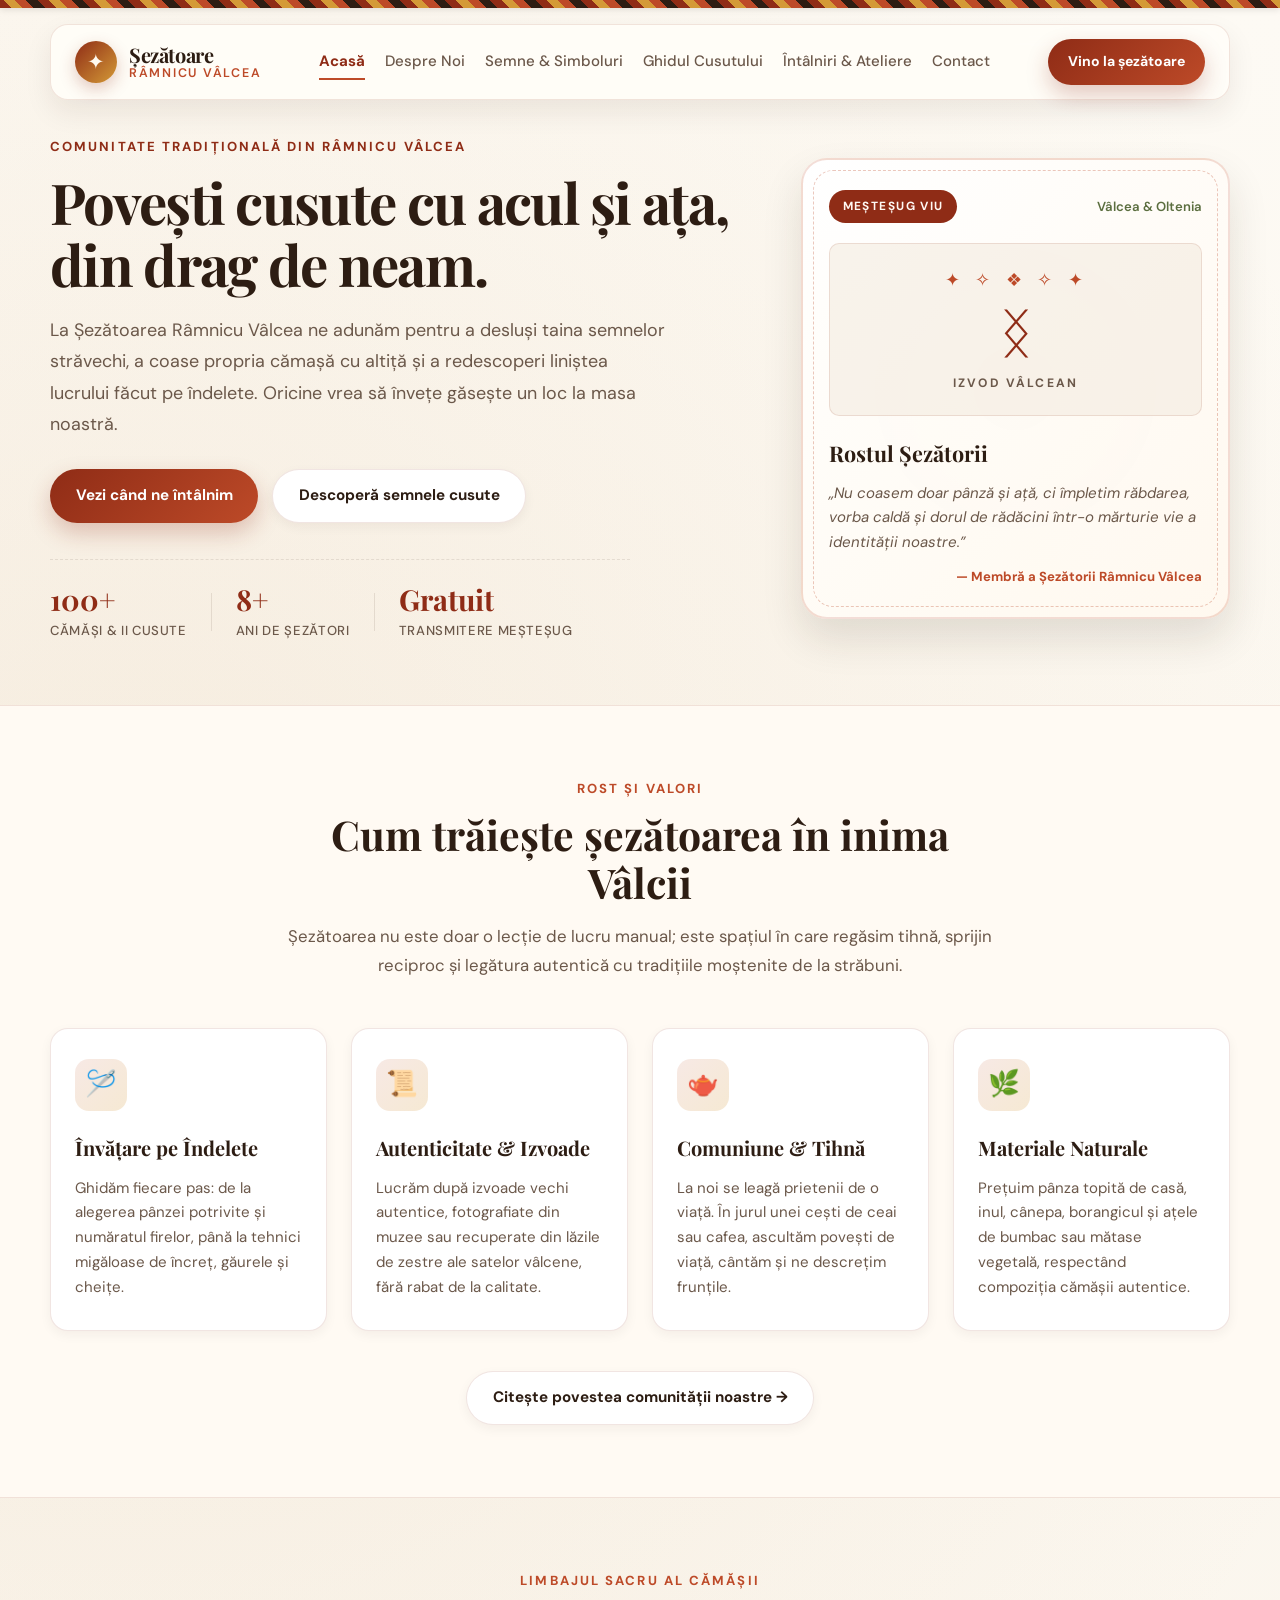
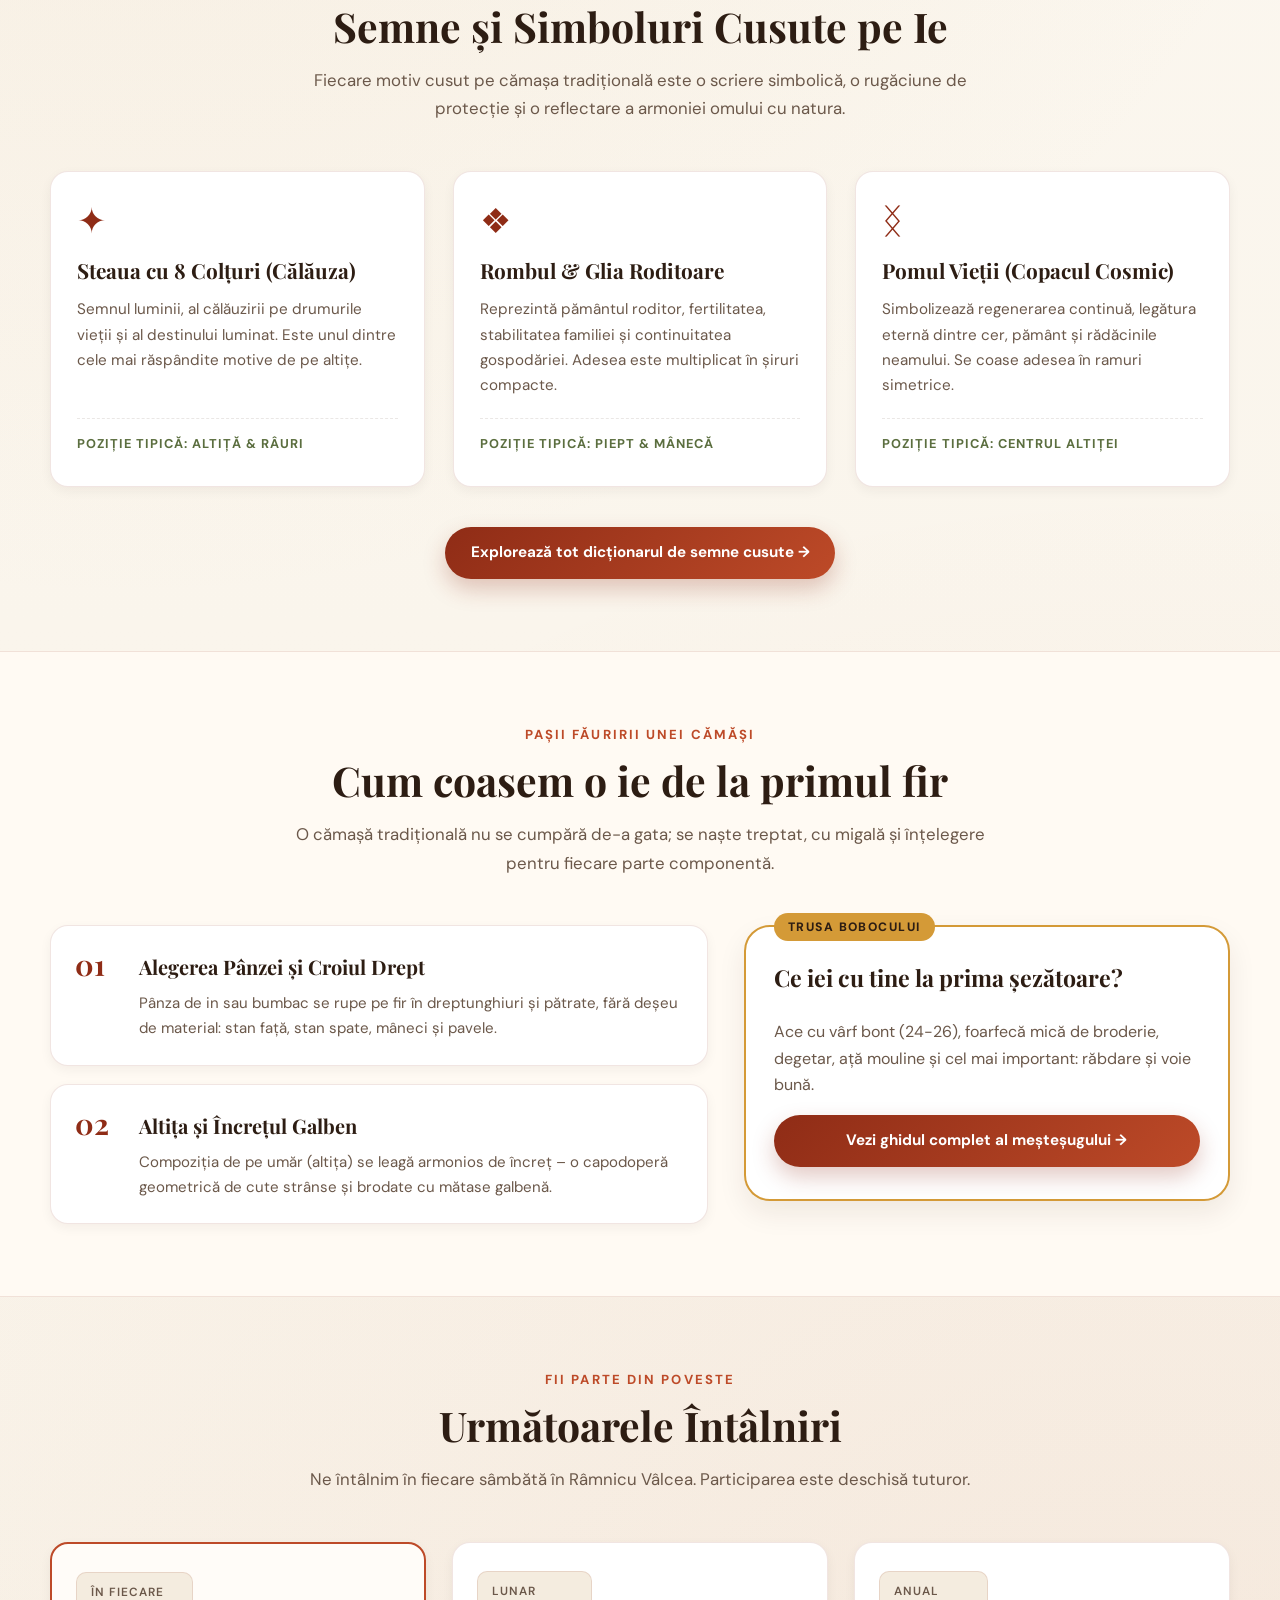
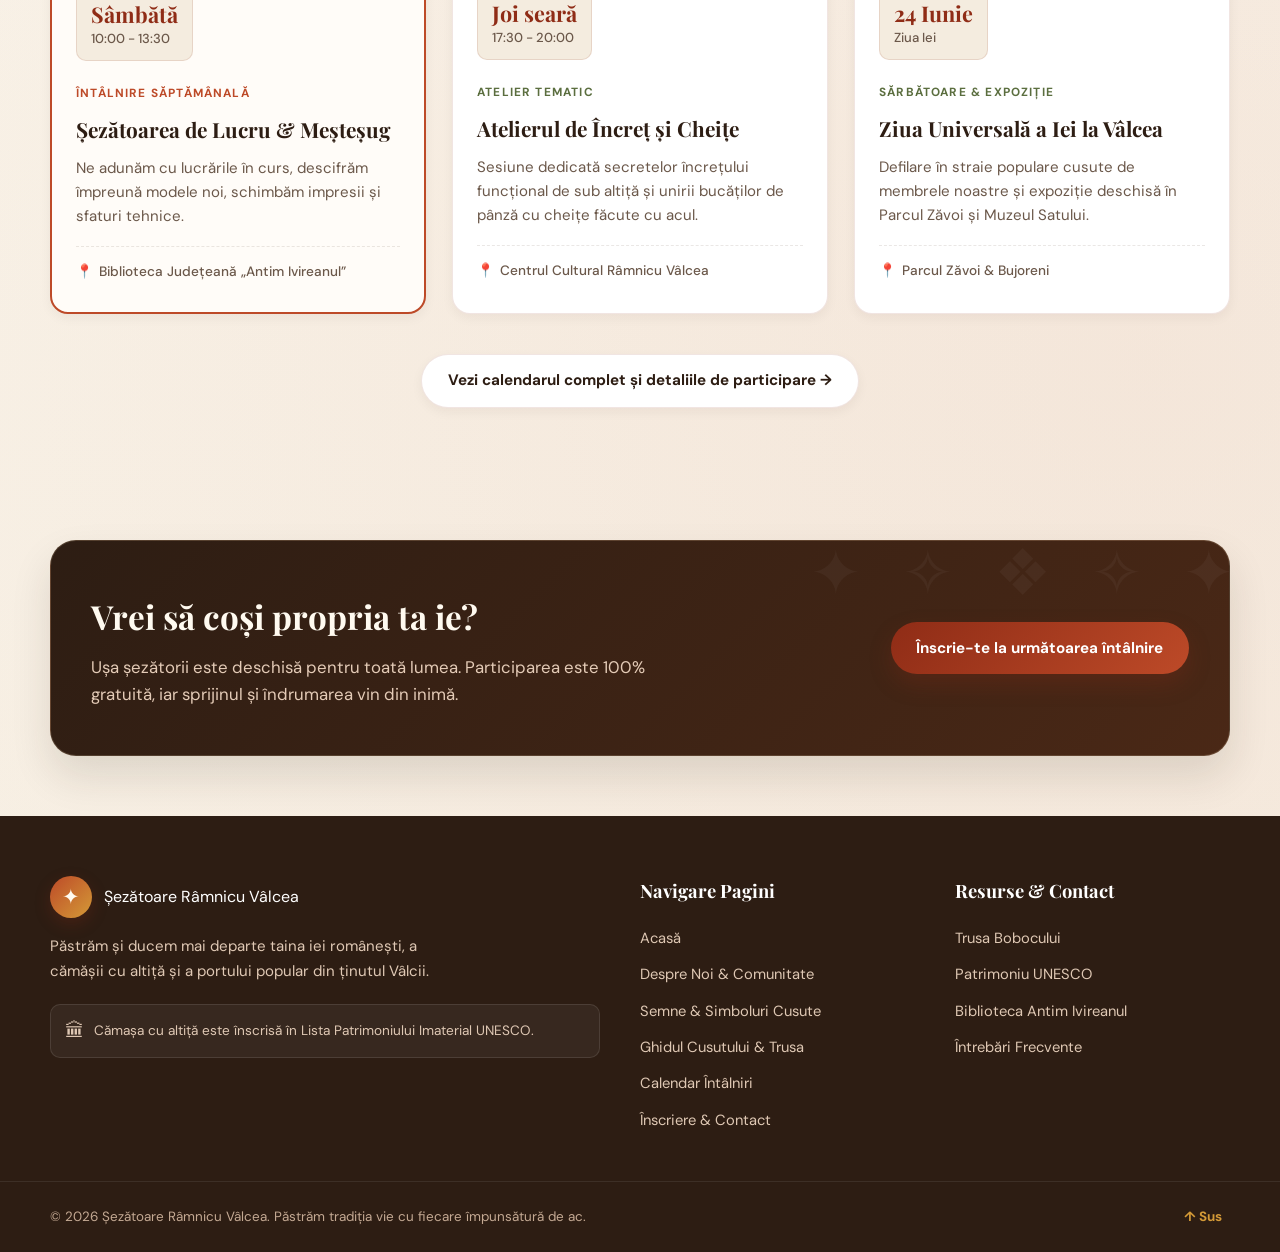
==== commit 08801fa0: "Trecere la arhitectura Multi-Page: 6 pagini HTML dedicate (index, despre, traditie, mestesug, evenim" ====
--- a/index.html
+++ b/index.html
@@ -22,13 +22,13 @@
     <link rel="stylesheet" href="styles.css" />
   </head>
   <body>
-    <!-- Bandă decorativă tradițională de sus -->
+    <!-- Bandă decorativă tradițională -->
     <div class="traditional-border-top" aria-hidden="true"></div>
 
     <!-- Antet și Meniu Principal -->
     <header class="site-header" id="top">
       <nav class="topbar" aria-label="Navigare principală">
-        <a href="#top" class="brand" aria-label="Șezătoare Râmnicu Vâlcea Acasă">
+        <a href="index.html" class="brand" aria-label="Șezătoare Râmnicu Vâlcea Acasă">
           <span class="brand-mark" aria-hidden="true">✦</span>
           <span class="brand-text">
             <strong>Șezătoare</strong>
@@ -37,19 +37,19 @@
         </a>
 
         <div class="nav" id="main-nav">
-          <a href="#despre">Despre Șezătoare</a>
-          <a href="#traditie">Semne & Simboluri</a>
-          <a href="#mestesug">Ghidul Cusutului</a>
-          <a href="#evenimente">Întâlniri & Ateliere</a>
-          <a href="#comunitate">Comunitate</a>
-          <a href="#contact">Contact</a>
-        </div>
-
-        <a class="cta cta-header" href="#contact">Vino la șezătoare</a>
+          <a href="index.html" class="active" aria-current="page">Acasă</a>
+          <a href="despre.html">Despre Noi</a>
+          <a href="traditie.html">Semne & Simboluri</a>
+          <a href="mestesug.html">Ghidul Cusutului</a>
+          <a href="evenimente.html">Întâlniri & Ateliere</a>
+          <a href="contact.html">Contact</a>
+        </div>
+
+        <a class="cta cta-header" href="contact.html">Vino la șezătoare</a>
       </nav>
 
       <!-- Zona Hero -->
-      <section class="hero" id="despre" aria-labelledby="hero-title">
+      <section class="hero" aria-labelledby="hero-title">
         <div class="hero-copy">
           <p class="eyebrow">Comunitate tradițională din Râmnicu Vâlcea</p>
           <h1 id="hero-title">Povești cusute cu acul și ața, din drag de neam.</h1>
@@ -61,11 +61,11 @@
           </p>
 
           <div class="hero-actions">
-            <a class="cta" href="#evenimente">Vezi când ne întâlnim</a>
-            <a class="cta secondary" href="#traditie">Descoperă semnele cusute</a>
-          </div>
-
-          <!-- Indicatori rapizi ai comunității -->
+            <a class="cta" href="evenimente.html">Vezi când ne întâlnim</a>
+            <a class="cta secondary" href="traditie.html">Descoperă semnele cusute</a>
+          </div>
+
+          <!-- Indicatori rapizi -->
           <div class="hero-stats">
             <div class="stat-item">
               <span class="stat-number">100+</span>
@@ -84,7 +84,7 @@
           </div>
         </div>
 
-        <!-- Panou decorativ Hero: Element tradițional stilizat fără fotografii -->
+        <!-- Panou decorativ Hero -->
         <aside class="hero-visual" aria-label="Carte de vizită tradițională">
           <div class="panel">
             <div class="panel-inner">
@@ -116,7 +116,7 @@
     </header>
 
     <main id="continut-principal">
-      <!-- Secțiunea: Ce înseamnă o șezătoare la noi -->
+      <!-- Secțiunea: Pilonii comunității -->
       <section class="section section-pillars" aria-labelledby="pillars-title">
         <div class="container">
           <div class="section-intro">
@@ -166,15 +166,19 @@
               </p>
             </article>
           </div>
-        </div>
-      </section>
-
-      <!-- Secțiunea: Tradiție & Dicționarul Semnelor Cusute -->
-      <section class="section section-tradition" id="traditie" aria-labelledby="tradition-title">
+
+          <div class="section-actions">
+            <a href="despre.html" class="cta secondary">Citește povestea comunității noastre →</a>
+          </div>
+        </div>
+      </section>
+
+      <!-- Secțiunea: Semne & Simboluri (Avanpremieră) -->
+      <section class="section" aria-labelledby="tradition-preview-title">
         <div class="container">
           <div class="section-intro">
             <p class="section-eyebrow">Limbajul Sacru al Cămășii</p>
-            <h2 id="tradition-title">Semne și Simboluri Cusute pe Ie</h2>
+            <h2 id="tradition-preview-title">Semne și Simboluri Cusute pe Ie</h2>
             <p class="section-desc">
               Fiecare motiv cusut pe cămașa tradițională este o scriere simbolică,
               o rugăciune de protecție și o reflectare a armoniei omului cu natura.
@@ -211,63 +215,35 @@
               </p>
               <div class="symbol-meta">Poziție tipică: Centrul altiței</div>
             </article>
-
-            <article class="symbol-card">
-              <div class="symbol-glyph" aria-hidden="true">≋</div>
-              <h3>Calea Ocolită (Apa Curvată)</h3>
-              <p>
-                Valurile sau meandrele reprezintă curgerea timpului, apa vieții și
-                drumul omului prin lume, depășind cu răbdare orice obstacol.
-              </p>
-              <div class="symbol-meta">Poziție tipică: Râuri pe mânecă</div>
-            </article>
-
-            <article class="symbol-card">
-              <div class="symbol-glyph" aria-hidden="true">ᛗ</div>
-              <h3>Coarnele Berbecului</h3>
-              <p>
-                Simbol străvechi pastoral, semnifică forța vitală, perseverența,
-                hărnicia și puterea de a birui greutățile vieții cotidiene.
-              </p>
-              <div class="symbol-meta">Poziție tipică: Guler & Bentițe</div>
-            </article>
-
-            <article class="symbol-card">
-              <div class="symbol-glyph" aria-hidden="true">✺</div>
-              <h3>Soarele & Roza Vânturilor</h3>
-              <p>
-                Dătătorul de viață, căldură și belșug. Aduce noroc purtătoarei și
-                veghează asupra armoniei sufletești a celei ce a cusut-o.
-              </p>
-              <div class="symbol-meta">Poziție tipică: Piept & Spate</div>
-            </article>
-          </div>
-        </div>
-      </section>
-
-      <!-- Secțiunea: Anatomia Iei și Meșteșugul Cusutului -->
-      <section class="section section-craft" id="mestesug" aria-labelledby="craft-title">
+          </div>
+
+          <div class="section-actions">
+            <a href="traditie.html" class="cta">Explorează tot dicționarul de semne cusute →</a>
+          </div>
+        </div>
+      </section>
+
+      <!-- Secțiunea: Ghidul Cusutului (Avanpremieră) -->
+      <section class="section section-craft" aria-labelledby="craft-preview-title">
         <div class="container">
           <div class="section-intro">
             <p class="section-eyebrow">Pașii Făuririi unei Cămăși</p>
-            <h2 id="craft-title">Cum coasem o ie de la primul fir</h2>
+            <h2 id="craft-preview-title">Cum coasem o ie de la primul fir</h2>
             <p class="section-desc">
-              O cămașă tradițională nu se cumpără de-a gata dintr-un magazin; se
-              naște treptat, cu migală și înțelegere pentru fiecare parte componentă.
+              O cămașă tradițională nu se cumpără de-a gata; se naște treptat,
+              cu migală și înțelegere pentru fiecare parte componentă.
             </p>
           </div>
 
           <div class="craft-layout">
-            <!-- Etapele cusutului -->
             <div class="steps-list">
               <div class="step-card">
                 <div class="step-num">01</div>
                 <div class="step-content">
                   <h3>Alegerea Pânzei și Croiul Drept</h3>
                   <p>
-                    Croitul românesc este fără deșeu de material: pânza se rupe pe fir
-                    în dreptunghiuri și pătrate (stan față, stan spate, mâneci și pavele
-                    de sub braț).
+                    Pânza de in sau bumbac se rupe pe fir în dreptunghiuri și pătrate,
+                    fără deșeu de material: stan față, stan spate, mâneci și pavele.
                   </p>
                 </div>
               </div>
@@ -277,139 +253,71 @@
                 <div class="step-content">
                   <h3>Altița și Încrețul Galben</h3>
                   <p>
-                    Altița este compoziția orizontală de pe umăr, cea mai bogată. Sub ea se
-                    execută încrețul – o capodoperă geometrică de cute strânse, adesea
-                    brodate cu mătase galbenă sau ocru.
+                    Compoziția de pe umăr (altița) se leagă armonios de încreț –
+                    o capodoperă geometrică de cute strânse și brodate cu mătase galbenă.
                   </p>
                 </div>
               </div>
-
-              <div class="step-card">
-                <div class="step-num">03</div>
-                <div class="step-content">
-                  <h3>Râurile de pe Piept și Mânecă</h3>
-                  <p>
-                    Râurile coboară vertical sau oblic din încreț până la manșetă. Punctele
-                    folosite includ cruciulița măruntă, punct bătrânesc, tel și găurele.
-                  </p>
-                </div>
-              </div>
-
-              <div class="step-card">
-                <div class="step-num">04</div>
-                <div class="step-content">
-                  <h3>Încheierea cu Cheițe și Tivitură</h3>
-                  <p>
-                    Bucățile de pânză se unesc cu cheițe croșetate sau lucrate cu acul,
-                    iar tivurile se termină cu găurele simple sau duble, fără mașină de cusut.
-                  </p>
-                </div>
-              </div>
-            </div>
-
-            <!-- Ce să aduci la prima șezătoare -->
-            <aside class="toolkit-panel" aria-labelledby="toolkit-title">
-              <div class="toolkit-box">
-                <div class="toolkit-badge">Trusa Bobocului</div>
-                <h3 id="toolkit-title">Ce să aduci cu tine la prima șezătoare</h3>
-                <ul class="toolkit-items">
-                  <li>
-                    <span class="bullet-icon">✓</span>
-                    <div>
-                      <strong>Ace cu vârf bont (mărimea 24–26):</strong>
-                      <span>Pentru a nu despica firele de urzeală și bătătură.</span>
-                    </div>
-                  </li>
-                  <li>
-                    <span class="bullet-icon">✓</span>
-                    <div>
-                      <strong>Foarfecă fină de broderie:</strong>
-                      <span>Cu vârfuri ascuțite pentru tăiat fire pe fir.</span>
-                    </div>
-                  </li>
-                  <li>
-                    <span class="bullet-icon">✓</span>
-                    <div>
-                      <strong>Degetar potrivit:</strong>
-                      <span>Protejează degetul la treceri prin straturi groase.</span>
-                    </div>
-                  </li>
-                  <li>
-                    <span class="bullet-icon">✓</span>
-                    <div>
-                      <strong>Ață de bumbac mouline sau mătase:</strong>
-                      <span>În nuanțe tradiționale (roșu, negru, ocru, cărămiziu).</span>
-                    </div>
-                  </li>
-                  <li>
-                    <span class="bullet-icon">✓</span>
-                    <div>
-                      <strong>Caiet de izvoade sau hârtie milimetrică:</strong>
-                      <span>Pentru a transcrie și calcula poziția motivelor.</span>
-                    </div>
-                  </li>
-                  <li>
-                    <span class="bullet-icon">✓</span>
-                    <div>
-                      <strong>Răbdare și voie bună:</strong>
-                      <span>Cel mai important lucru pe care îl iei la șezătoare.</span>
-                    </div>
-                  </li>
-                </ul>
-                <div class="toolkit-note">
-                  <em>Nu ai toate materialele?</em> Nu-ți face griji, la primele
-                  întâlniri îți punem la dispoziție mostre de pânză și ațe de test.
-                </div>
-              </div>
-            </aside>
-          </div>
-        </div>
-      </section>
-
-      <!-- Secțiunea: Calendarul Întâlnirilor și Atelierelor -->
-      <section class="section section-events" id="evenimente" aria-labelledby="events-title">
+            </div>
+
+            <div class="toolkit-box">
+              <div class="toolkit-badge">Trusa Bobocului</div>
+              <h3>Ce iei cu tine la prima șezătoare?</h3>
+              <p style="color: var(--muted); margin-bottom: 16px;">
+                Ace cu vârf bont (24-26), foarfecă mică de broderie, degetar, ață mouline
+                și cel mai important: răbdare și voie bună.
+              </p>
+              <a href="mestesug.html" class="cta" style="width: 100%; text-align: center;">
+                Vezi ghidul complet al meșteșugului →
+              </a>
+            </div>
+          </div>
+        </div>
+      </section>
+
+      <!-- Secțiunea: Evenimente (Avanpremieră) -->
+      <section class="section" aria-labelledby="events-preview-title">
         <div class="container">
           <div class="section-intro">
             <p class="section-eyebrow">Fii parte din poveste</p>
-            <h2 id="events-title">Programul Întâlnirilor Noastre</h2>
+            <h2 id="events-preview-title">Următoarele Întâlniri</h2>
             <p class="section-desc">
-              Ne întâlnim regulat în Râmnicu Vâlcea. Participarea este deschisă tuturor
-              celor care îndrăgesc portul tradițional, indiferent de vârstă sau nivel.
+              Ne întâlnim în fiecare sâmbătă în Râmnicu Vâlcea. Participarea este deschisă tuturor.
             </p>
           </div>
 
           <div class="events-grid">
-            <article class="event-card">
+            <article class="event-card highlight">
               <div class="event-badge-date">
                 <span class="event-day">În fiecare</span>
                 <span class="event-date">Sâmbătă</span>
                 <span class="event-time">10:00 - 13:30</span>
               </div>
               <div class="event-info">
-                <div class="event-tag">Întâlnire Săptămânală</div>
+                <div class="event-tag accent">Întâlnire Săptămânală</div>
                 <h3>Șezătoarea de Lucru & Meșteșug</h3>
                 <p>
                   Ne adunăm cu lucrările în curs, descifrăm împreună modele noi,
-                  schimbăm impresii și sfaturi tehnice. Fiecare lucrează în ritmul propriu.
+                  schimbăm impresii și sfaturi tehnice.
                 </p>
                 <div class="event-location">
-                  <span class="loc-pin">📍</span> Biblioteca Județeană „Antim Ivireanul” / Sala Tradițiilor
-                </div>
-              </div>
-            </article>
-
-            <article class="event-card highlight">
+                  <span class="loc-pin">📍</span> Biblioteca Județeană „Antim Ivireanul”
+                </div>
+              </div>
+            </article>
+
+            <article class="event-card">
               <div class="event-badge-date">
                 <span class="event-day">Lunar</span>
                 <span class="event-date">Joi seară</span>
                 <span class="event-time">17:30 - 20:00</span>
               </div>
               <div class="event-info">
-                <div class="event-tag accent">Atelier Tematic</div>
+                <div class="event-tag">Atelier Tematic</div>
                 <h3>Atelierul de Încreț și Cheițe</h3>
                 <p>
-                  Sesiune dedicată secretelor încrețului funcțional și decorativ de sub
-                  altiță, precum și unirii bucăților de pânză cu cheițe românești făcute cu acul.
+                  Sesiune dedicată secretelor încrețului funcțional de sub
+                  altiță și unirii bucăților de pânză cu cheițe făcute cu acul.
                 </p>
                 <div class="event-location">
                   <span class="loc-pin">📍</span> Centrul Cultural Râmnicu Vâlcea
@@ -419,191 +327,42 @@
 
             <article class="event-card">
               <div class="event-badge-date">
-                <span class="event-day">Sezonier</span>
-                <span class="event-date">Iunie</span>
+                <span class="event-day">Anual</span>
+                <span class="event-date">24 Iunie</span>
                 <span class="event-time">Ziua Iei</span>
               </div>
               <div class="event-info">
-                <div class="event-tag">Expoziție Comunitară</div>
+                <div class="event-tag">Sărbătoare & Expoziție</div>
                 <h3>Ziua Universală a Iei la Vâlcea</h3>
                 <p>
-                  Sărbătorim cămașa cu altiță prin defilare în straie populare, expoziție
-                  cu iile finalizate de membrele noastre și ateliere deschise pentru public.
+                  Defilare în straie populare cusute de membrele noastre și
+                  expoziție deschisă în Parcul Zăvoi și Muzeul Satului.
                 </p>
                 <div class="event-location">
-                  <span class="loc-pin">📍</span> Parcul Zăvoi & Muzeul Satului Vâlcean Bujoreni
-                </div>
-              </div>
-            </article>
-          </div>
-        </div>
-      </section>
-
-      <!-- Secțiunea: Comunitate & Povești de Viață -->
-      <section class="section section-community" id="comunitate" aria-labelledby="community-title">
+                  <span class="loc-pin">📍</span> Parcul Zăvoi & Bujoreni
+                </div>
+              </div>
+            </article>
+          </div>
+
+          <div class="section-actions">
+            <a href="evenimente.html" class="cta secondary">Vezi calendarul complet și detaliile de participare →</a>
+          </div>
+        </div>
+      </section>
+
+      <!-- Banner de Înscriere -->
+      <section class="join-banner-section">
         <div class="container">
-          <div class="section-intro">
-            <p class="section-eyebrow">Vocile Comunității</p>
-            <h2 id="community-title">Ce spun cei care vin la șezătoare</h2>
-            <p class="section-desc">
-              Poveștile celor care au descoperit cum acul și pânza pot aduce
-              pace sufletească și mândria de a purta o haină cu rădăcini.
-            </p>
-          </div>
-
-          <div class="testimonials-grid">
-            <blockquote class="testimonial-card">
-              <p class="quote-text">
-                „Când am venit la prima șezătoare, nu știam nici cum se ține un ac
-                pentru pânză de in. Cu răbdarea doamnelor de aici, după opt luni
-                am îmbrăcat propria ie cusută pentru fetița mea. E o senzație de nedescris.”
-              </p>
-              <footer class="quote-author-info">
-                <strong>Maria D.</strong>
-                <span>Membră de 3 ani, Râmnicu Vâlcea</span>
-              </footer>
-            </blockquote>
-
-            <blockquote class="testimonial-card">
-              <p class="quote-text">
-                „Pentru mine, șezătoarea este terapie pură. După o săptămână agitată
-                la birou, sâmbăta mă așez la masa de lucru, aud foșnetul ațelor și
-                poveștile calde. Acolo timpul își recapătă măsura curată.”
-              </p>
-              <footer class="quote-author-info">
-                <strong>Elena P.</strong>
-                <span>Cusătoare pasionată de motive oltenești</span>
-              </footer>
-            </blockquote>
-
-            <blockquote class="testimonial-card">
-              <p class="quote-text">
-                „Am salvat un model de altiță dintr-o cămașă veche de peste 100 de ani
-                a străbunicii mele din Călimănești. Împreună cu fetele am reprodus-o
-                pe pânză nouă. Tradiția nu moare când o ții în mâini.”
-              </p>
-              <footer class="quote-author-info">
-                <strong>Ioana S.</strong>
-                <span>Meșter popular și coordonator atelier</span>
-              </footer>
-            </blockquote>
-          </div>
-        </div>
-      </section>
-
-      <!-- Secțiunea: Contact & Înscriere -->
-      <section class="section section-contact" id="contact" aria-labelledby="contact-title">
-        <div class="container">
-          <div class="contact-wrapper">
-            <div class="contact-info">
-              <p class="section-eyebrow">Vino la masa noastră</p>
-              <h2 id="contact-title">Hai să coasem împreună!</h2>
-              <p>
-                Ușa șezătorii este mereu deschisă. Fie că ești la început de drum sau ai
-                deja o cămașă începută în sertar, trimite-ne un semn și te primim cu bucurie.
-              </p>
-
-              <div class="contact-details">
-                <div class="contact-detail-item">
-                  <span class="detail-icon" aria-hidden="true">📍</span>
-                  <div>
-                    <strong>Locație:</strong>
-                    <span>Râmnicu Vâlcea, Județul Vâlcea, România</span>
-                  </div>
-                </div>
-
-                <div class="contact-detail-item">
-                  <span class="detail-icon" aria-hidden="true">🗓</span>
-                  <div>
-                    <strong>Program de întâlnire:</strong>
-                    <span>În fiecare sâmbătă dimineața, între orele 10:00 și 13:30</span>
-                  </div>
-                </div>
-
-                <div class="contact-detail-item">
-                  <span class="detail-icon" aria-hidden="true">✉</span>
-                  <div>
-                    <strong>Mesaje & Comunitate:</strong>
-                    <span>sezatoare.vl@gmail.com</span>
-                  </div>
-                </div>
-              </div>
-
-              <div class="contact-banner">
-                <div class="banner-icon" aria-hidden="true">✦</div>
-                <p>
-                  <strong>Participarea este liberă și gratuită.</strong>
-                  Nu percepem taxe de înscriere; fiecare participant își aduce pânza, ațele și sufletul deschis.
-                </p>
-              </div>
-            </div>
-
-            <!-- Formular de înscriere -->
-            <form class="contact-form" action="#" method="post" aria-label="Formular de înscriere la șezătoare">
-              <h3>Înscrie-te la următoarea întâlnire</h3>
-              <p class="form-desc">Completează formularul și te vom contacta cu detalii despre întâlnire.</p>
-
-              <div class="form-group">
-                <label for="nume">Nume și Prenume <span class="required">*</span></label>
-                <input
-                  type="text"
-                  id="nume"
-                  name="nume"
-                  required
-                  placeholder="ex: Ana Ionescu"
-                  autocomplete="name"
-                />
-              </div>
-
-              <div class="form-row">
-                <div class="form-group">
-                  <label for="email">Adresă de Email <span class="required">*</span></label>
-                  <input
-                    type="email"
-                    id="email"
-                    name="email"
-                    required
-                    placeholder="ex: ana@exemplu.ro"
-                    autocomplete="email"
-                  />
-                </div>
-
-                <div class="form-group">
-                  <label for="telefon">Telefon</label>
-                  <input
-                    type="tel"
-                    id="telefon"
-                    name="telefon"
-                    placeholder="ex: 07xxxxxxxx"
-                    autocomplete="tel"
-                  />
-                </div>
-              </div>
-
-              <div class="form-group">
-                <label for="experienta">Nivel de experiență în cusut</label>
-                <select id="experienta" name="experienta">
-                  <option value="incepator">Începător absolut (nu am cusut niciodată)</option>
-                  <option value="mediu">Am mai cusut cruciulițe / puncte simple</option>
-                  <option value="avansat">Am experiență / lucrez deja la o cămașă</option>
-                  <option value="curios">Vreau doar să asist și să aflu detalii</option>
-                </select>
-              </div>
-
-              <div class="form-group">
-                <label for="mesaj">Mesaj sau ce proiect dorești să începi</label>
-                <textarea
-                  id="mesaj"
-                  name="mesaj"
-                  rows="4"
-                  placeholder="Spune-ne ce te atrage la șezătoare sau ce tip de ie ai vrea să coși..."
-                ></textarea>
-              </div>
-
-              <button type="submit" class="cta submit-btn">
-                Trimite înscrierea
-              </button>
-            </form>
+          <div class="join-banner-box">
+            <div class="join-banner-copy">
+              <h2>Vrei să coși propria ta ie?</h2>
+              <p>
+                Ușa șezătorii este deschisă pentru toată lumea. Participarea este 100% gratuită,
+                iar sprijinul și îndrumarea vin din inimă.
+              </p>
+            </div>
+            <a href="contact.html" class="cta">Înscrie-te la următoarea întâlnire</a>
           </div>
         </div>
       </section>
@@ -628,24 +387,24 @@
         </div>
 
         <div class="footer-col">
-          <h4>Navigare Rapidă</h4>
+          <h4>Navigare Pagini</h4>
           <ul class="footer-links">
-            <li><a href="#despre">Despre Șezătoare</a></li>
-            <li><a href="#traditie">Semne & Simboluri</a></li>
-            <li><a href="#mestesug">Ghidul Cusutului</a></li>
-            <li><a href="#evenimente">Întâlniri & Ateliere</a></li>
-            <li><a href="#comunitate">Povești din Comunitate</a></li>
-            <li><a href="#contact">Înscriere & Contact</a></li>
+            <li><a href="index.html">Acasă</a></li>
+            <li><a href="despre.html">Despre Noi & Comunitate</a></li>
+            <li><a href="traditie.html">Semne & Simboluri Cusute</a></li>
+            <li><a href="mestesug.html">Ghidul Cusutului & Trusa</a></li>
+            <li><a href="evenimente.html">Calendar Întâlniri</a></li>
+            <li><a href="contact.html">Înscriere & Contact</a></li>
           </ul>
         </div>
 
         <div class="footer-col">
-          <h4>Tradiție & Resurse</h4>
+          <h4>Resurse & Contact</h4>
           <ul class="footer-links">
-            <li><a href="#mestesug">Trusa Începătorului</a></li>
-            <li><a href="#traditie">Simbolistica Românească</a></li>
-            <li><a href="#evenimente">Calendarul Săptămânal</a></li>
-            <li><a href="#contact">Biblioteca Județeană Antim Ivireanul</a></li>
+            <li><a href="mestesug.html#trusa">Trusa Bobocului</a></li>
+            <li><a href="traditie.html#unesco">Patrimoniu UNESCO</a></li>
+            <li><a href="evenimente.html#locatie">Biblioteca Antim Ivireanul</a></li>
+            <li><a href="contact.html#faq">Întrebări Frecvente</a></li>
           </ul>
         </div>
       </div>
--- a/styles.css
+++ b/styles.css
@@ -1,5 +1,5 @@
 /* ==========================================================================
-   Șezătoare Râmnicu Vâlcea - Stiluri Principale
+   Șezătoare Râmnicu Vâlcea - Stiluri Principale (Multi-Page Architecture)
    Păstrăm tradiția vie, cusută pe îndelete
    ========================================================================== */
 
@@ -51,6 +51,13 @@
   color: var(--text);
   line-height: 1.65;
   -webkit-font-smoothing: antialiased;
+  min-height: 100vh;
+  display: flex;
+  flex-direction: column;
+}
+
+main {
+  flex: 1;
 }
 
 /* Bordură decorativă superioară inspirată din cusătura românească */
@@ -94,15 +101,16 @@
 .site-header {
   max-width: 1220px;
   margin: 0 auto;
-  padding: 16px 20px 40px;
+  padding: 16px 20px 24px;
+  width: 100%;
 }
 
 .topbar {
   display: flex;
   justify-content: space-between;
   align-items: center;
-  gap: 20px;
-  background: rgba(255, 253, 248, 0.88);
+  gap: 18px;
+  background: rgba(255, 253, 248, 0.92);
   border: 1px solid var(--border-light);
   box-shadow: var(--shadow-md);
   backdrop-filter: blur(12px);
@@ -131,6 +139,7 @@
   color: #fffaf0;
   font-size: 1.3rem;
   box-shadow: 0 6px 16px rgba(143, 44, 22, 0.25);
+  flex-shrink: 0;
 }
 
 .brand-text {
@@ -158,22 +167,23 @@
 .nav {
   display: flex;
   align-items: center;
-  gap: 22px;
-  font-size: 0.95rem;
+  gap: 20px;
+  font-size: 0.94rem;
   font-weight: 500;
   color: var(--muted);
 }
 
 .nav a {
   position: relative;
-  padding-block: 4px;
+  padding-block: 6px;
+  transition: color 0.2s ease;
 }
 
 .nav a::after {
   content: "";
   position: absolute;
   left: 0;
-  bottom: -2px;
+  bottom: 0;
   width: 100%;
   height: 2px;
   background: var(--terracotta);
@@ -183,8 +193,14 @@
 }
 
 .nav a:hover::after,
-.nav a:focus-visible::after {
+.nav a:focus-visible::after,
+.nav a.active::after {
   transform: scaleX(1);
+}
+
+.nav a.active {
+  color: var(--brick);
+  font-weight: 700;
 }
 
 /* Butoane CTA */
@@ -202,6 +218,7 @@
   border: none;
   cursor: pointer;
   transition: transform 0.2s ease, box-shadow 0.2s ease, filter 0.2s ease;
+  white-space: nowrap;
 }
 
 .cta:hover,
@@ -233,7 +250,63 @@
 }
 
 /* ==========================================================================
-   Hero Section
+   Subpage Header Banner & Breadcrumbs
+   ========================================================================== */
+
+.page-hero {
+  background: 
+    linear-gradient(135deg, rgba(255, 250, 243, 0.95), rgba(247, 237, 222, 0.95)),
+    radial-gradient(circle at 80% 20%, rgba(207, 155, 56, 0.15) 0%, transparent 60%);
+  border-bottom: 1px solid var(--border-light);
+  padding: 44px 0 52px;
+  position: relative;
+}
+
+.breadcrumbs {
+  display: flex;
+  align-items: center;
+  gap: 8px;
+  font-size: 0.84rem;
+  color: var(--muted);
+  margin-bottom: 16px;
+  font-weight: 500;
+}
+
+.breadcrumbs a {
+  color: var(--muted);
+}
+
+.breadcrumbs a:hover {
+  color: var(--terracotta);
+}
+
+.breadcrumbs .sep {
+  color: var(--sand);
+}
+
+.breadcrumbs .current {
+  color: var(--brick);
+  font-weight: 700;
+}
+
+.page-hero-title {
+  font-family: var(--font-serif);
+  font-size: clamp(2.2rem, 3.8vw, 3.4rem);
+  color: var(--deep-brown);
+  line-height: 1.15;
+  margin: 0 0 14px;
+}
+
+.page-hero-desc {
+  font-size: 1.15rem;
+  color: var(--muted);
+  max-width: 740px;
+  margin: 0;
+  line-height: 1.7;
+}
+
+/* ==========================================================================
+   Hero Section (Pagina Principală)
    ========================================================================== */
 
 .hero {
@@ -241,7 +314,8 @@
   grid-template-columns: 1.25fr 0.75fr;
   gap: 36px;
   align-items: center;
-  padding-top: 48px;
+  padding-top: 36px;
+  padding-bottom: 40px;
 }
 
 .eyebrow {
@@ -348,7 +422,7 @@
   z-index: 1;
   display: flex;
   flex-direction: column;
-  gap: 22px;
+  gap: 20px;
 }
 
 .panel-header {
@@ -376,7 +450,7 @@
 
 .ornament-pattern {
   text-align: center;
-  padding: 24px 10px;
+  padding: 22px 10px;
   background: rgba(244, 236, 223, 0.6);
   border-radius: var(--radius-sm);
   border: 1px solid var(--border-light);
@@ -429,18 +503,23 @@
 }
 
 /* ==========================================================================
-   Secțiuni Generale
+   Secțiuni Generale & Componente
    ========================================================================== */
 
 .section {
-  padding: 80px 0;
+  padding: 72px 0;
   position: relative;
 }
 
 .section-intro {
   text-align: center;
   max-width: 720px;
-  margin: 0 auto 52px;
+  margin: 0 auto 48px;
+}
+
+.section-intro.left-align {
+  text-align: left;
+  margin-inline: 0;
 }
 
 .section-eyebrow {
@@ -467,10 +546,12 @@
   line-height: 1.7;
 }
 
-/* ==========================================================================
-   Secțiunea: Pilonii Șezătorii
-   ========================================================================== */
-
+.section-actions {
+  text-align: center;
+  margin-top: 40px;
+}
+
+/* Piloni Șezătoare */
 .section-pillars {
   background-color: var(--panel-tint);
   border-block: 1px solid var(--border-light);
@@ -523,7 +604,7 @@
 }
 
 /* ==========================================================================
-   Secțiunea: Semne & Simboluri Cusute
+   Semne & Simboluri Cusute
    ========================================================================== */
 
 .symbols-grid {
@@ -583,8 +664,49 @@
   border-top: 1px dashed var(--border-subtle);
 }
 
+/* Card Patrimoniu UNESCO */
+.unesco-feature-box {
+  background: #ffffff;
+  border: 2px solid var(--terracotta);
+  border-radius: var(--radius-lg);
+  padding: 36px 32px;
+  margin-bottom: 48px;
+  display: grid;
+  grid-template-columns: auto 1fr;
+  gap: 28px;
+  align-items: center;
+  box-shadow: var(--shadow-md);
+}
+
+.unesco-badge-large {
+  width: 72px;
+  height: 72px;
+  border-radius: 50%;
+  background: linear-gradient(135deg, var(--brick), var(--gold));
+  color: #fff;
+  font-size: 2.2rem;
+  display: grid;
+  place-items: center;
+  box-shadow: 0 8px 20px rgba(143, 44, 22, 0.25);
+  flex-shrink: 0;
+}
+
+.unesco-feature-text h3 {
+  font-family: var(--font-serif);
+  font-size: 1.6rem;
+  color: var(--deep-brown);
+  margin: 0 0 8px;
+}
+
+.unesco-feature-text p {
+  margin: 0;
+  color: var(--muted);
+  font-size: 1rem;
+  line-height: 1.65;
+}
+
 /* ==========================================================================
-   Secțiunea: Ghidul Cusutului & Trusa Bobocului
+   Meșteșugul Cusutului & Anatomia Cămășii
    ========================================================================== */
 
 .section-craft {
@@ -718,8 +840,49 @@
   line-height: 1.5;
 }
 
+/* Anatomia Cămășii (Carduri detaliate) */
+.anatomy-grid {
+  display: grid;
+  grid-template-columns: repeat(3, 1fr);
+  gap: 26px;
+}
+
+.anatomy-card {
+  background: #ffffff;
+  border: 1px solid var(--border-light);
+  border-radius: var(--radius-md);
+  padding: 28px 24px;
+  box-shadow: var(--shadow-sm);
+  display: flex;
+  flex-direction: column;
+}
+
+.anatomy-tag {
+  align-self: flex-start;
+  font-size: 0.74rem;
+  text-transform: uppercase;
+  letter-spacing: 0.1em;
+  font-weight: 700;
+  color: var(--terracotta);
+  margin-bottom: 8px;
+}
+
+.anatomy-card h3 {
+  font-family: var(--font-serif);
+  font-size: 1.3rem;
+  color: var(--deep-brown);
+  margin: 0 0 10px;
+}
+
+.anatomy-card p {
+  color: var(--muted);
+  font-size: 0.94rem;
+  line-height: 1.6;
+  margin: 0;
+}
+
 /* ==========================================================================
-   Secțiunea: Evenimente & Întâlniri
+   Calendar & Evenimente
    ========================================================================== */
 
 .events-grid {
@@ -822,8 +985,38 @@
   border-top: 1px dashed var(--border-subtle);
 }
 
+/* Ghidul Participării la Eveniment */
+.participation-rules-grid {
+  display: grid;
+  grid-template-columns: repeat(3, 1fr);
+  gap: 24px;
+  margin-top: 36px;
+}
+
+.rule-box {
+  background: #ffffff;
+  border: 1px solid var(--border-light);
+  border-radius: var(--radius-md);
+  padding: 24px;
+  box-shadow: var(--shadow-sm);
+}
+
+.rule-box h4 {
+  font-family: var(--font-serif);
+  font-size: 1.2rem;
+  color: var(--deep-brown);
+  margin: 0 0 8px;
+}
+
+.rule-box p {
+  margin: 0;
+  font-size: 0.92rem;
+  color: var(--muted);
+  line-height: 1.6;
+}
+
 /* ==========================================================================
-   Secțiunea: Comunitate & Testimoniale
+   Comunitate & Testimoniale
    ========================================================================== */
 
 .section-community {
@@ -889,7 +1082,7 @@
 }
 
 /* ==========================================================================
-   Secțiunea: Contact & Formular de Înscriere
+   Contact & Formular de Înscriere
    ========================================================================== */
 
 .contact-wrapper {
@@ -1044,6 +1237,85 @@
   font-size: 1rem;
 }
 
+/* Secțiunea FAQ (Întrebări Frecvente) */
+.faq-grid {
+  display: grid;
+  grid-template-columns: repeat(2, 1fr);
+  gap: 24px;
+  margin-top: 36px;
+}
+
+.faq-card {
+  background: #ffffff;
+  border: 1px solid var(--border-light);
+  border-radius: var(--radius-md);
+  padding: 26px 22px;
+  box-shadow: var(--shadow-sm);
+}
+
+.faq-card h4 {
+  font-family: var(--font-serif);
+  font-size: 1.2rem;
+  color: var(--deep-brown);
+  margin: 0 0 10px;
+}
+
+.faq-card p {
+  margin: 0;
+  font-size: 0.94rem;
+  color: var(--muted);
+  line-height: 1.65;
+}
+
+/* ==========================================================================
+   Banner CTA Global (Invitație de participare)
+   ========================================================================== */
+
+.join-banner-section {
+  padding: 60px 0;
+}
+
+.join-banner-box {
+  background: linear-gradient(135deg, var(--deep-brown) 0%, #4a2816 100%);
+  border-radius: var(--radius-lg);
+  padding: 48px 40px;
+  color: #fff;
+  display: flex;
+  justify-content: space-between;
+  align-items: center;
+  gap: 32px;
+  box-shadow: var(--shadow-lg);
+  position: relative;
+  overflow: hidden;
+  border: 1px solid rgba(223, 193, 155, 0.2);
+}
+
+.join-banner-box::before {
+  content: "✦ ✧ ❖ ✧ ✦";
+  position: absolute;
+  right: -20px;
+  top: -20px;
+  font-size: 4rem;
+  color: rgba(255, 255, 255, 0.04);
+  letter-spacing: 0.2em;
+  pointer-events: none;
+}
+
+.join-banner-copy h2 {
+  font-family: var(--font-serif);
+  font-size: clamp(1.8rem, 2.6vw, 2.4rem);
+  color: #fffaf0;
+  margin: 0 0 10px;
+}
+
+.join-banner-copy p {
+  color: #e4cbb7;
+  font-size: 1.05rem;
+  margin: 0;
+  max-width: 600px;
+  line-height: 1.6;
+}
+
 /* ==========================================================================
    Footer
    ========================================================================== */
@@ -1052,6 +1324,7 @@
   background: var(--deep-brown);
   color: #f7ede2;
   padding-top: 60px;
+  margin-top: auto;
 }
 
 .footer-content {
@@ -1166,6 +1439,10 @@
     grid-template-columns: repeat(2, 1fr);
   }
 
+  .anatomy-grid {
+    grid-template-columns: repeat(2, 1fr);
+  }
+
   .craft-layout {
     grid-template-columns: 1fr;
   }
@@ -1180,6 +1457,20 @@
 
   .contact-wrapper {
     grid-template-columns: 1fr;
+  }
+
+  .participation-rules-grid {
+    grid-template-columns: 1fr;
+  }
+
+  .faq-grid {
+    grid-template-columns: 1fr;
+  }
+
+  .join-banner-box {
+    flex-direction: column;
+    text-align: center;
+    align-items: center;
   }
 
   .footer-content {
@@ -1223,11 +1514,18 @@
   .contact-form {
     padding: 24px 18px;
   }
+
+  .unesco-feature-box {
+    grid-template-columns: 1fr;
+    text-align: center;
+    place-items: center;
+  }
 }
 
 @media (max-width: 520px) {
   .symbols-grid,
-  .pillars-grid {
+  .pillars-grid,
+  .anatomy-grid {
     grid-template-columns: 1fr;
   }
 
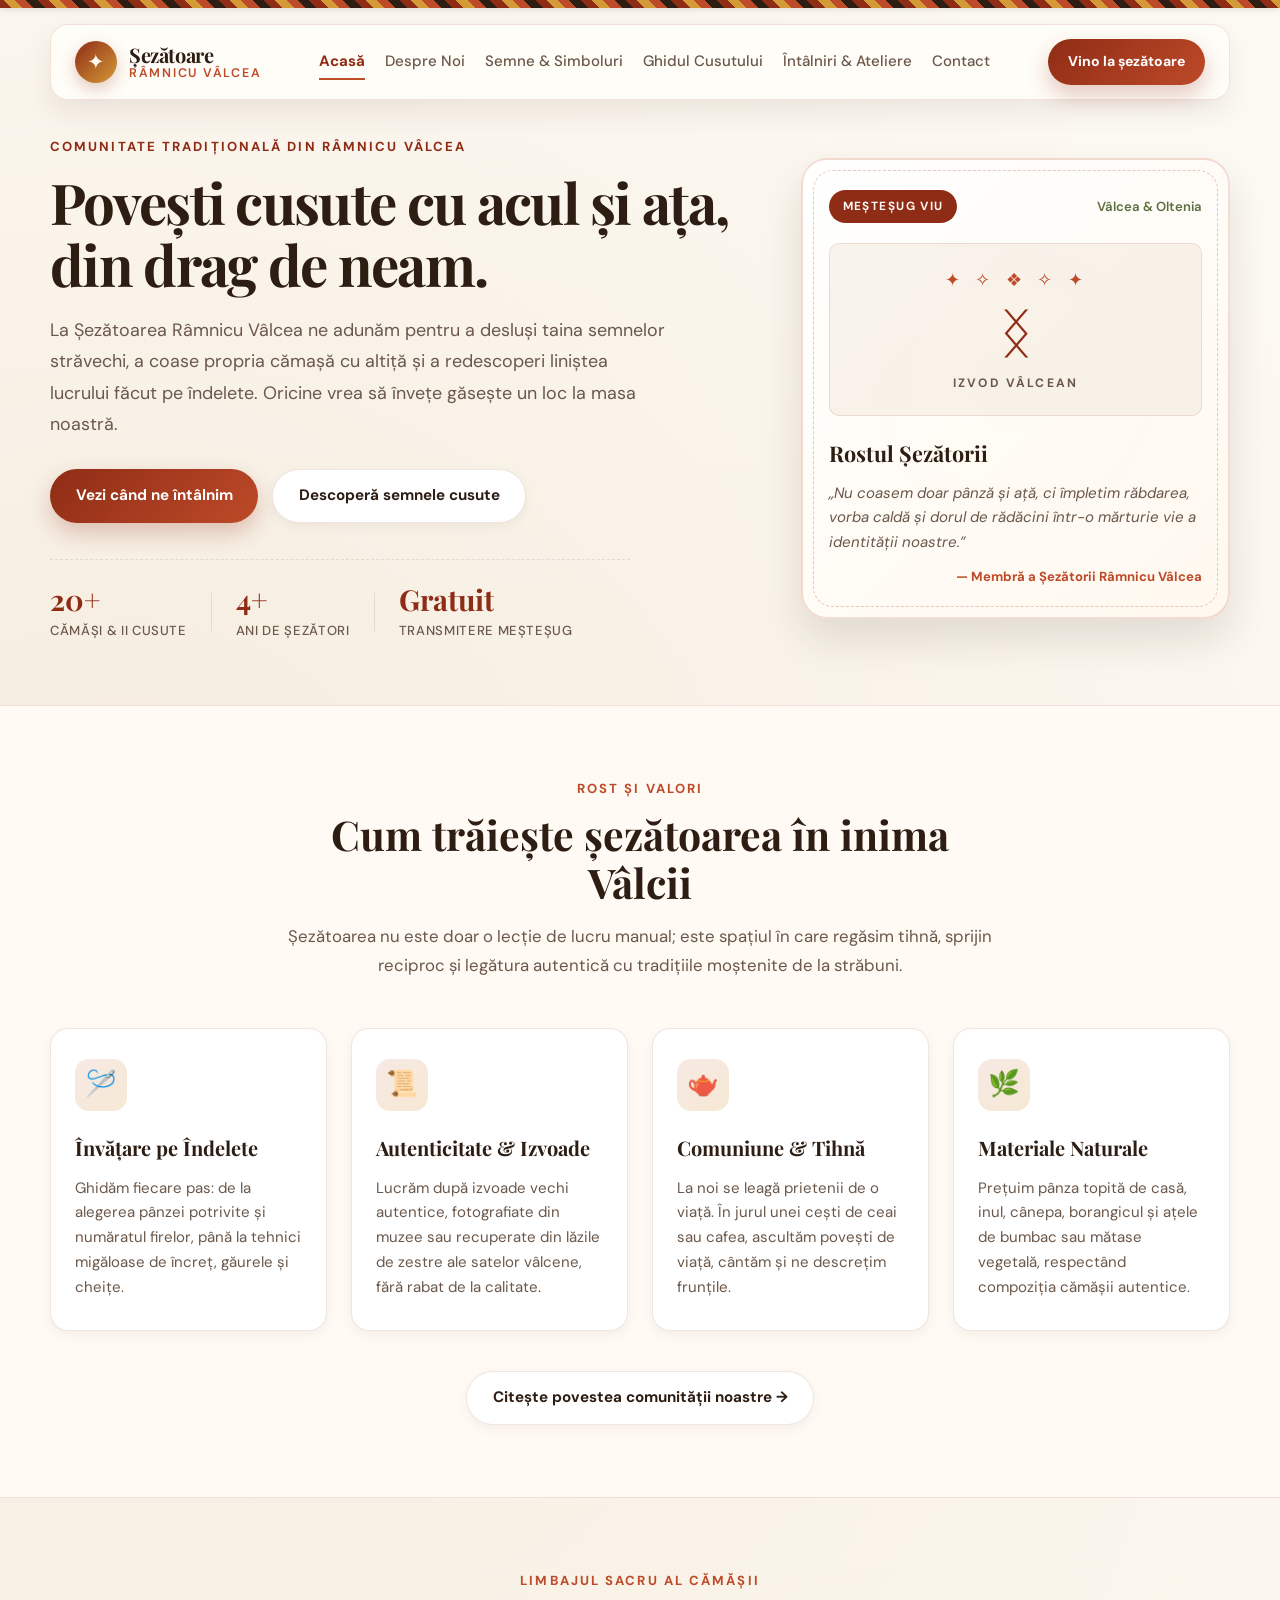
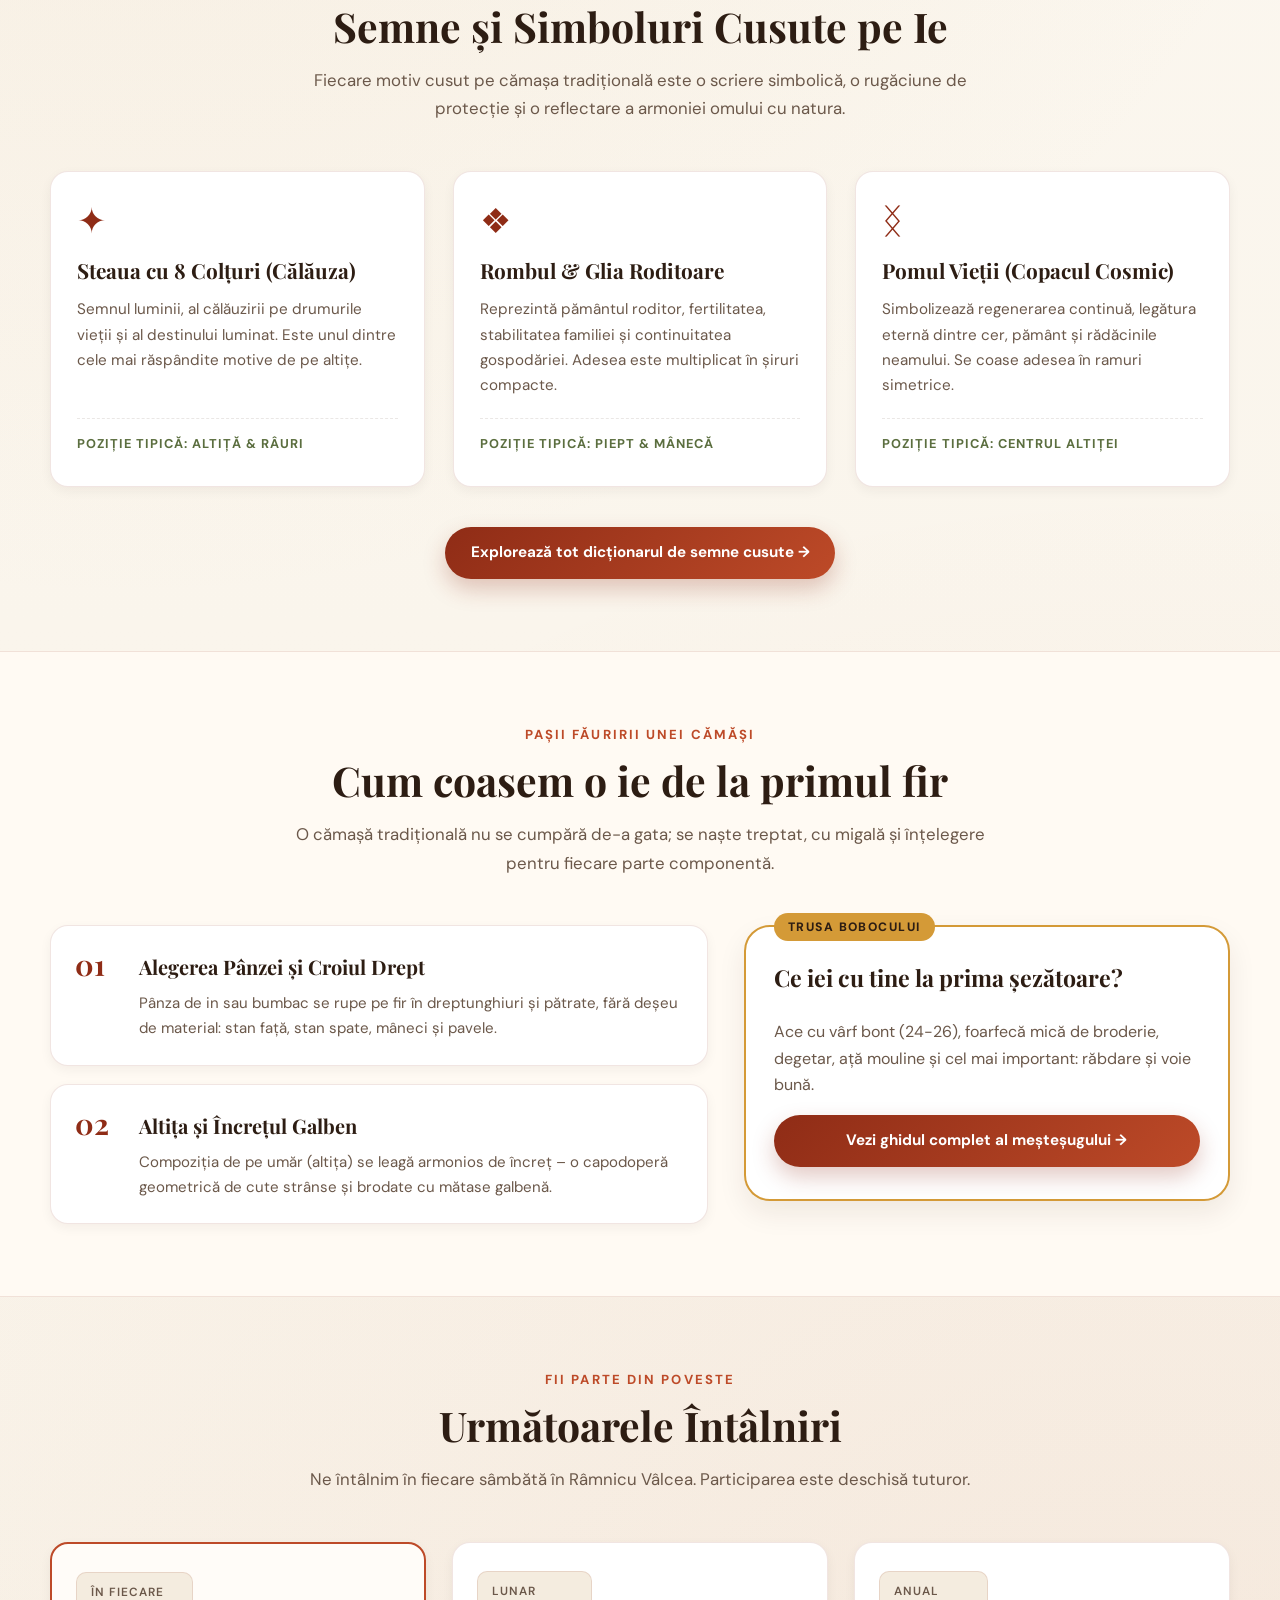
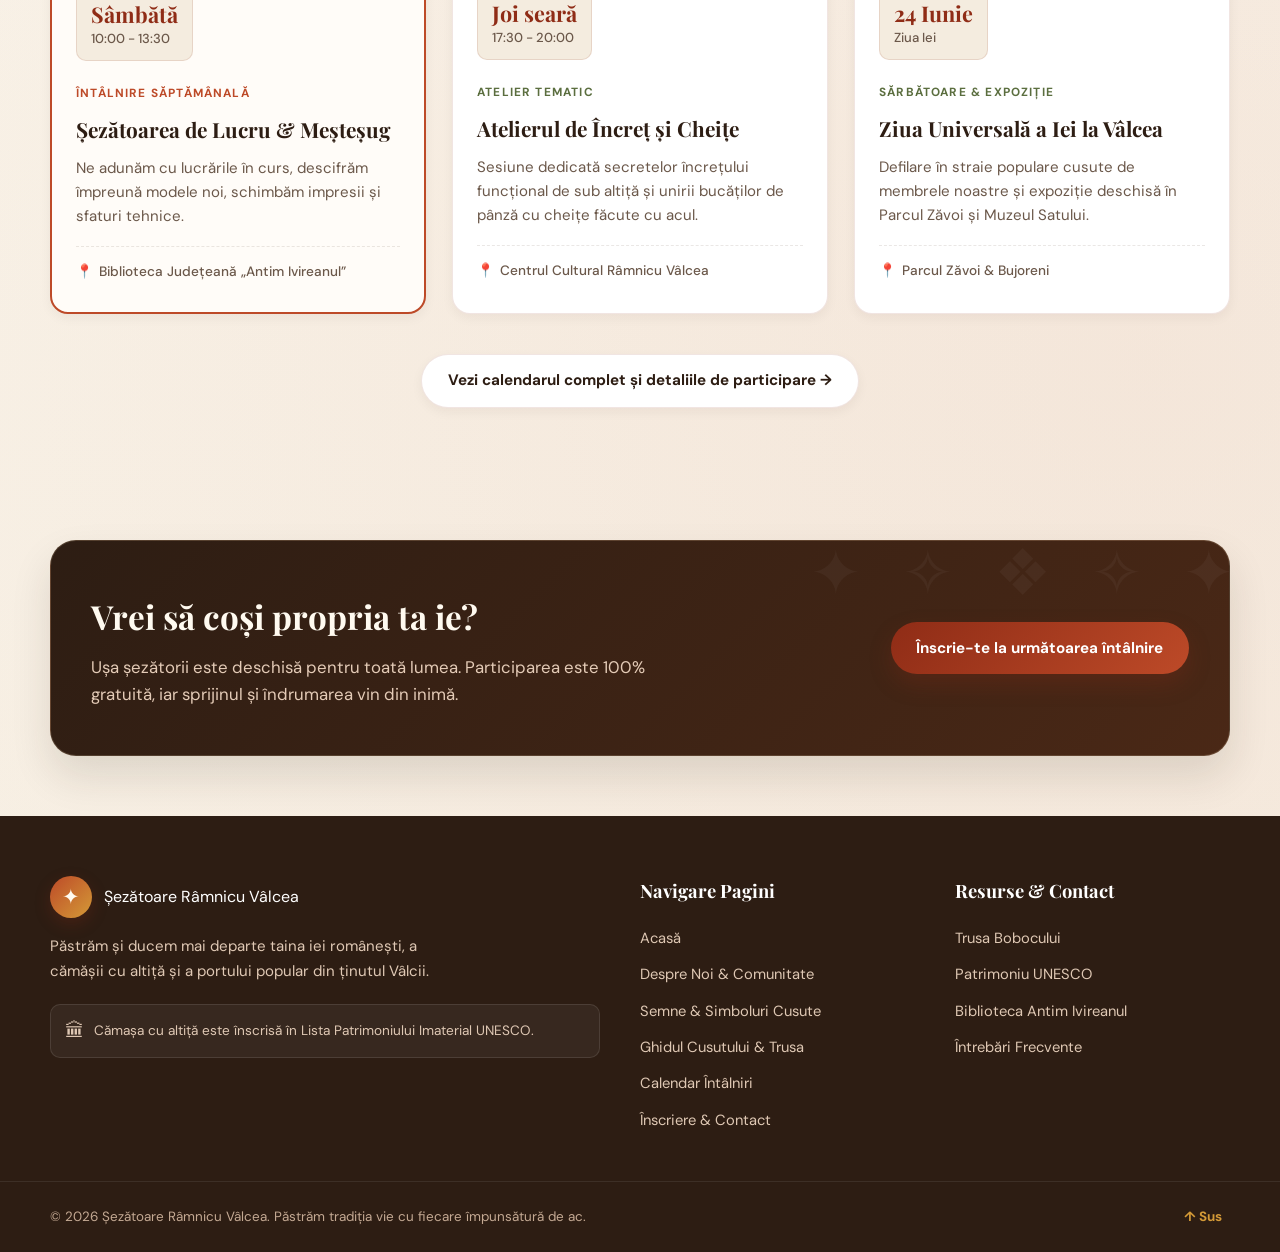
==== commit 93ec86e2: ".." ====
--- a/index.html
+++ b/index.html
@@ -28,7 +28,11 @@
     <!-- Antet și Meniu Principal -->
     <header class="site-header" id="top">
       <nav class="topbar" aria-label="Navigare principală">
-        <a href="index.html" class="brand" aria-label="Șezătoare Râmnicu Vâlcea Acasă">
+        <a
+          href="index.html"
+          class="brand"
+          aria-label="Șezătoare Râmnicu Vâlcea Acasă"
+        >
           <span class="brand-mark" aria-hidden="true">✦</span>
           <span class="brand-text">
             <strong>Șezătoare</strong>
@@ -52,28 +56,32 @@
       <section class="hero" aria-labelledby="hero-title">
         <div class="hero-copy">
           <p class="eyebrow">Comunitate tradițională din Râmnicu Vâlcea</p>
-          <h1 id="hero-title">Povești cusute cu acul și ața, din drag de neam.</h1>
+          <h1 id="hero-title">
+            Povești cusute cu acul și ața, din drag de neam.
+          </h1>
           <p class="hero-lead">
-            La Șezătoarea Râmnicu Vâlcea ne adunăm pentru a desluși taina semnelor
-            străvechi, a coase propria cămașă cu altiță și a redescoperi liniștea
-            lucrului făcut pe îndelete. Oricine vrea să învețe găsește un loc la
-            masa noastră.
+            La Șezătoarea Râmnicu Vâlcea ne adunăm pentru a desluși taina
+            semnelor străvechi, a coase propria cămașă cu altiță și a
+            redescoperi liniștea lucrului făcut pe îndelete. Oricine vrea să
+            învețe găsește un loc la masa noastră.
           </p>
 
           <div class="hero-actions">
             <a class="cta" href="evenimente.html">Vezi când ne întâlnim</a>
-            <a class="cta secondary" href="traditie.html">Descoperă semnele cusute</a>
+            <a class="cta secondary" href="traditie.html"
+              >Descoperă semnele cusute</a
+            >
           </div>
 
           <!-- Indicatori rapizi -->
           <div class="hero-stats">
             <div class="stat-item">
-              <span class="stat-number">100+</span>
+              <span class="stat-number">20+</span>
               <span class="stat-label">Cămăși & ii cusute</span>
             </div>
             <div class="stat-divider" aria-hidden="true"></div>
             <div class="stat-item">
-              <span class="stat-number">8+</span>
+              <span class="stat-number">4+</span>
               <span class="stat-label">Ani de șezători</span>
             </div>
             <div class="stat-divider" aria-hidden="true"></div>
@@ -95,7 +103,8 @@
 
               <div class="ornament-pattern" aria-hidden="true">
                 <div class="stitch-row">
-                  <span>✦</span><span>✧</span><span>❖</span><span>✧</span><span>✦</span>
+                  <span>✦</span><span>✧</span><span>❖</span><span>✧</span
+                  ><span>✦</span>
                 </div>
                 <div class="stitch-symbol">ᛝ</div>
                 <div class="stitch-caption">Izvod Vâlcean</div>
@@ -104,10 +113,13 @@
               <div class="card-meta">
                 <h2>Rostul Șezătorii</h2>
                 <p>
-                  „Nu coasem doar pânză și ață, ci împletim răbdarea, vorba caldă
-                  și dorul de rădăcini într-o mărturie vie a identității noastre.”
+                  „Nu coasem doar pânză și ață, ci împletim răbdarea, vorba
+                  caldă și dorul de rădăcini într-o mărturie vie a identității
+                  noastre.”
                 </p>
-                <div class="quote-author">— Membră a Șezătorii Râmnicu Vâlcea</div>
+                <div class="quote-author">
+                  — Membră a Șezătorii Râmnicu Vâlcea
+                </div>
               </div>
             </div>
           </div>
@@ -124,8 +136,8 @@
             <h2 id="pillars-title">Cum trăiește șezătoarea în inima Vâlcii</h2>
             <p class="section-desc">
               Șezătoarea nu este doar o lecție de lucru manual; este spațiul în
-              care regăsim tihnă, sprijin reciproc și legătura autentică cu tradițiile
-              moștenite de la străbuni.
+              care regăsim tihnă, sprijin reciproc și legătura autentică cu
+              tradițiile moștenite de la străbuni.
             </p>
           </div>
 
@@ -144,7 +156,8 @@
               <h3>Autenticitate & Izvoade</h3>
               <p>
                 Lucrăm după izvoade vechi autentice, fotografiate din muzee sau
-                recuperate din lăzile de zestre ale satelor vâlcene, fără rabat de la calitate.
+                recuperate din lăzile de zestre ale satelor vâlcene, fără rabat
+                de la calitate.
               </p>
             </article>
 
@@ -152,8 +165,9 @@
               <div class="pillar-icon" aria-hidden="true">🫖</div>
               <h3>Comuniune & Tihnă</h3>
               <p>
-                La noi se leagă prietenii de o viață. În jurul unei cești de ceai
-                sau cafea, ascultăm povești de viață, cântăm și ne descrețim frunțile.
+                La noi se leagă prietenii de o viață. În jurul unei cești de
+                ceai sau cafea, ascultăm povești de viață, cântăm și ne
+                descrețim frunțile.
               </p>
             </article>
 
@@ -161,14 +175,17 @@
               <div class="pillar-icon" aria-hidden="true">🌿</div>
               <h3>Materiale Naturale</h3>
               <p>
-                Prețuim pânza topită de casă, inul, cânepa, borangicul și ațele de
-                bumbac sau mătase vegetală, respectând compoziția cămășii autentice.
+                Prețuim pânza topită de casă, inul, cânepa, borangicul și ațele
+                de bumbac sau mătase vegetală, respectând compoziția cămășii
+                autentice.
               </p>
             </article>
           </div>
 
           <div class="section-actions">
-            <a href="despre.html" class="cta secondary">Citește povestea comunității noastre →</a>
+            <a href="despre.html" class="cta secondary"
+              >Citește povestea comunității noastre →</a
+            >
           </div>
         </div>
       </section>
@@ -178,10 +195,13 @@
         <div class="container">
           <div class="section-intro">
             <p class="section-eyebrow">Limbajul Sacru al Cămășii</p>
-            <h2 id="tradition-preview-title">Semne și Simboluri Cusute pe Ie</h2>
+            <h2 id="tradition-preview-title">
+              Semne și Simboluri Cusute pe Ie
+            </h2>
             <p class="section-desc">
-              Fiecare motiv cusut pe cămașa tradițională este o scriere simbolică,
-              o rugăciune de protecție și o reflectare a armoniei omului cu natura.
+              Fiecare motiv cusut pe cămașa tradițională este o scriere
+              simbolică, o rugăciune de protecție și o reflectare a armoniei
+              omului cu natura.
             </p>
           </div>
 
@@ -190,8 +210,9 @@
               <div class="symbol-glyph" aria-hidden="true">✦</div>
               <h3>Steaua cu 8 Colțuri (Călăuza)</h3>
               <p>
-                Semnul luminii, al călăuzirii pe drumurile vieții și al destinului
-                luminat. Este unul dintre cele mai răspândite motive de pe altițe.
+                Semnul luminii, al călăuzirii pe drumurile vieții și al
+                destinului luminat. Este unul dintre cele mai răspândite motive
+                de pe altițe.
               </p>
               <div class="symbol-meta">Poziție tipică: Altiță & Râuri</div>
             </article>
@@ -201,7 +222,8 @@
               <h3>Rombul & Glia Roditoare</h3>
               <p>
                 Reprezintă pământul roditor, fertilitatea, stabilitatea familiei
-                și continuitatea gospodăriei. Adesea este multiplicat în șiruri compacte.
+                și continuitatea gospodăriei. Adesea este multiplicat în șiruri
+                compacte.
               </p>
               <div class="symbol-meta">Poziție tipică: Piept & Mânecă</div>
             </article>
@@ -210,21 +232,27 @@
               <div class="symbol-glyph" aria-hidden="true">ᛝ</div>
               <h3>Pomul Vieții (Copacul Cosmic)</h3>
               <p>
-                Simbolizează regenerarea continuă, legătura eternă dintre cer, pământ
-                și rădăcinile neamului. Se coase adesea în ramuri simetrice.
+                Simbolizează regenerarea continuă, legătura eternă dintre cer,
+                pământ și rădăcinile neamului. Se coase adesea în ramuri
+                simetrice.
               </p>
               <div class="symbol-meta">Poziție tipică: Centrul altiței</div>
             </article>
           </div>
 
           <div class="section-actions">
-            <a href="traditie.html" class="cta">Explorează tot dicționarul de semne cusute →</a>
+            <a href="traditie.html" class="cta"
+              >Explorează tot dicționarul de semne cusute →</a
+            >
           </div>
         </div>
       </section>
 
       <!-- Secțiunea: Ghidul Cusutului (Avanpremieră) -->
-      <section class="section section-craft" aria-labelledby="craft-preview-title">
+      <section
+        class="section section-craft"
+        aria-labelledby="craft-preview-title"
+      >
         <div class="container">
           <div class="section-intro">
             <p class="section-eyebrow">Pașii Făuririi unei Cămăși</p>
@@ -242,8 +270,9 @@
                 <div class="step-content">
                   <h3>Alegerea Pânzei și Croiul Drept</h3>
                   <p>
-                    Pânza de in sau bumbac se rupe pe fir în dreptunghiuri și pătrate,
-                    fără deșeu de material: stan față, stan spate, mâneci și pavele.
+                    Pânza de in sau bumbac se rupe pe fir în dreptunghiuri și
+                    pătrate, fără deșeu de material: stan față, stan spate,
+                    mâneci și pavele.
                   </p>
                 </div>
               </div>
@@ -254,7 +283,8 @@
                   <h3>Altița și Încrețul Galben</h3>
                   <p>
                     Compoziția de pe umăr (altița) se leagă armonios de încreț –
-                    o capodoperă geometrică de cute strânse și brodate cu mătase galbenă.
+                    o capodoperă geometrică de cute strânse și brodate cu mătase
+                    galbenă.
                   </p>
                 </div>
               </div>
@@ -263,11 +293,15 @@
             <div class="toolkit-box">
               <div class="toolkit-badge">Trusa Bobocului</div>
               <h3>Ce iei cu tine la prima șezătoare?</h3>
-              <p style="color: var(--muted); margin-bottom: 16px;">
-                Ace cu vârf bont (24-26), foarfecă mică de broderie, degetar, ață mouline
-                și cel mai important: răbdare și voie bună.
-              </p>
-              <a href="mestesug.html" class="cta" style="width: 100%; text-align: center;">
+              <p style="color: var(--muted); margin-bottom: 16px">
+                Ace cu vârf bont (24-26), foarfecă mică de broderie, degetar,
+                ață mouline și cel mai important: răbdare și voie bună.
+              </p>
+              <a
+                href="mestesug.html"
+                class="cta"
+                style="width: 100%; text-align: center"
+              >
                 Vezi ghidul complet al meșteșugului →
               </a>
             </div>
@@ -282,7 +316,8 @@
             <p class="section-eyebrow">Fii parte din poveste</p>
             <h2 id="events-preview-title">Următoarele Întâlniri</h2>
             <p class="section-desc">
-              Ne întâlnim în fiecare sâmbătă în Râmnicu Vâlcea. Participarea este deschisă tuturor.
+              Ne întâlnim în fiecare sâmbătă în Râmnicu Vâlcea. Participarea
+              este deschisă tuturor.
             </p>
           </div>
 
@@ -301,7 +336,8 @@
                   schimbăm impresii și sfaturi tehnice.
                 </p>
                 <div class="event-location">
-                  <span class="loc-pin">📍</span> Biblioteca Județeană „Antim Ivireanul”
+                  <span class="loc-pin">📍</span> Biblioteca Județeană „Antim
+                  Ivireanul”
                 </div>
               </div>
             </article>
@@ -320,7 +356,8 @@
                   altiță și unirii bucăților de pânză cu cheițe făcute cu acul.
                 </p>
                 <div class="event-location">
-                  <span class="loc-pin">📍</span> Centrul Cultural Râmnicu Vâlcea
+                  <span class="loc-pin">📍</span> Centrul Cultural Râmnicu
+                  Vâlcea
                 </div>
               </div>
             </article>
@@ -346,7 +383,9 @@
           </div>
 
           <div class="section-actions">
-            <a href="evenimente.html" class="cta secondary">Vezi calendarul complet și detaliile de participare →</a>
+            <a href="evenimente.html" class="cta secondary"
+              >Vezi calendarul complet și detaliile de participare →</a
+            >
           </div>
         </div>
       </section>
@@ -358,11 +397,13 @@
             <div class="join-banner-copy">
               <h2>Vrei să coși propria ta ie?</h2>
               <p>
-                Ușa șezătorii este deschisă pentru toată lumea. Participarea este 100% gratuită,
-                iar sprijinul și îndrumarea vin din inimă.
-              </p>
-            </div>
-            <a href="contact.html" class="cta">Înscrie-te la următoarea întâlnire</a>
+                Ușa șezătorii este deschisă pentru toată lumea. Participarea
+                este 100% gratuită, iar sprijinul și îndrumarea vin din inimă.
+              </p>
+            </div>
+            <a href="contact.html" class="cta"
+              >Înscrie-te la următoarea întâlnire</a
+            >
           </div>
         </div>
       </section>
@@ -377,12 +418,15 @@
             <span>Șezătoare Râmnicu Vâlcea</span>
           </div>
           <p class="footer-tagline">
-            Păstrăm și ducem mai departe taina iei românești, a cămășii cu altiță
-            și a portului popular din ținutul Vâlcii.
+            Păstrăm și ducem mai departe taina iei românești, a cămășii cu
+            altiță și a portului popular din ținutul Vâlcii.
           </p>
           <div class="unesco-mention">
             <span class="unesco-icon" aria-hidden="true">🏛</span>
-            <span>Cămașa cu altiță este înscrisă în Lista Patrimoniului Imaterial UNESCO.</span>
+            <span
+              >Cămașa cu altiță este înscrisă în Lista Patrimoniului Imaterial
+              UNESCO.</span
+            >
           </div>
         </div>
 
@@ -403,7 +447,9 @@
           <ul class="footer-links">
             <li><a href="mestesug.html#trusa">Trusa Bobocului</a></li>
             <li><a href="traditie.html#unesco">Patrimoniu UNESCO</a></li>
-            <li><a href="evenimente.html#locatie">Biblioteca Antim Ivireanul</a></li>
+            <li>
+              <a href="evenimente.html#locatie">Biblioteca Antim Ivireanul</a>
+            </li>
             <li><a href="contact.html#faq">Întrebări Frecvente</a></li>
           </ul>
         </div>
@@ -411,8 +457,16 @@
 
       <div class="footer-bottom">
         <div class="container footer-bottom-inner">
-          <p>© 2026 Șezătoare Râmnicu Vâlcea. Păstrăm tradiția vie cu fiecare împunsătură de ac.</p>
-          <a href="#top" class="back-to-top" aria-label="Înapoi la începutul paginii">↑ Sus</a>
+          <p>
+            © 2026 Șezătoare Râmnicu Vâlcea. Păstrăm tradiția vie cu fiecare
+            împunsătură de ac.
+          </p>
+          <a
+            href="#top"
+            class="back-to-top"
+            aria-label="Înapoi la începutul paginii"
+            >↑ Sus</a
+          >
         </div>
       </div>
     </footer>
